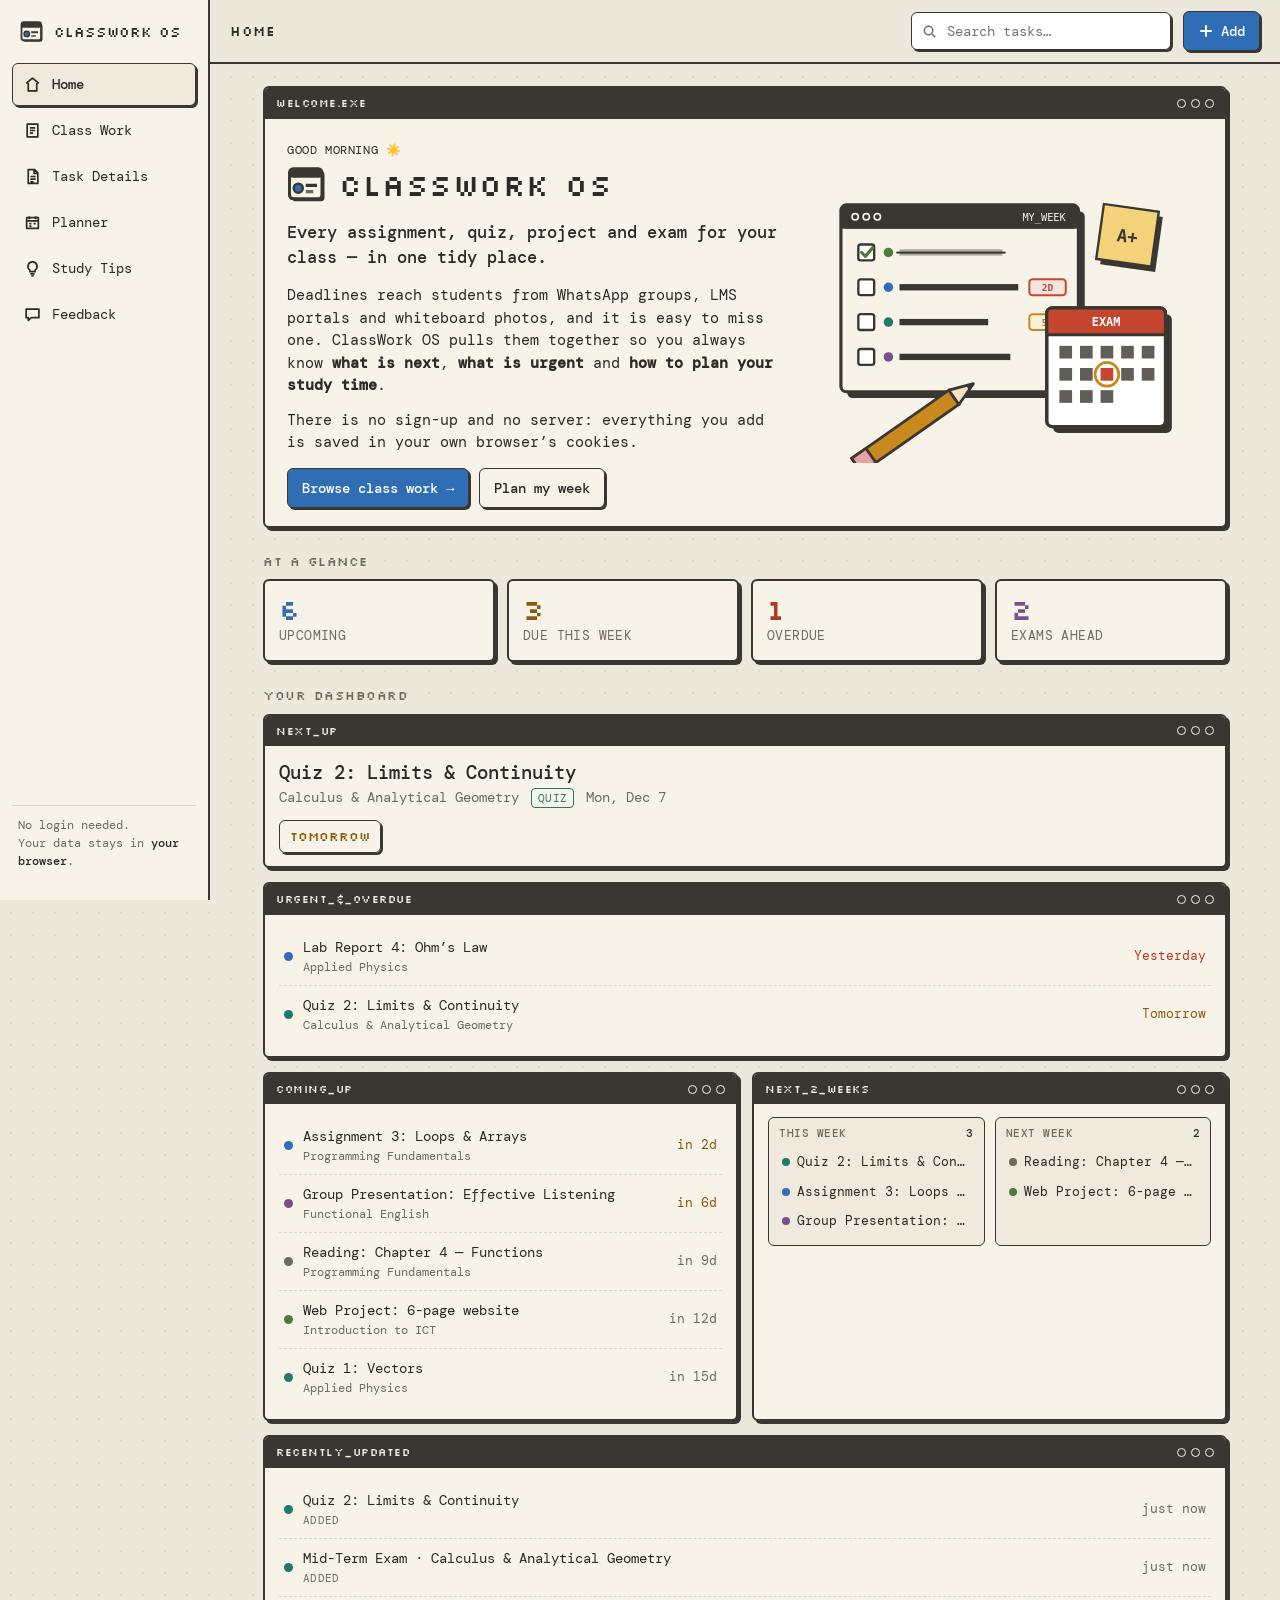
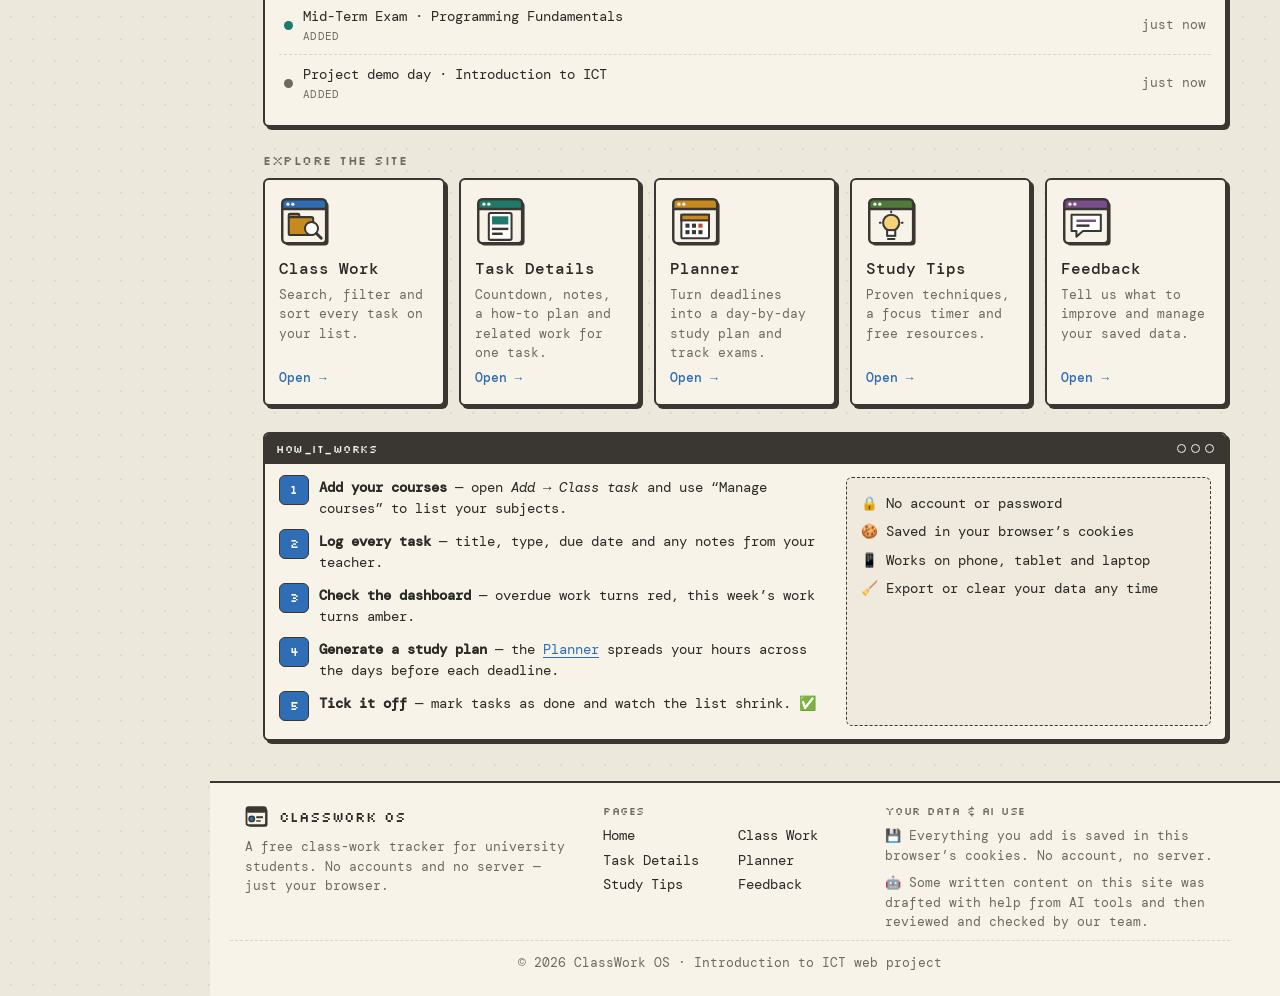
==== index.html @ 3c670355 "first push" ====
<!DOCTYPE html>
<html lang="en">
<head>
  <meta charset="UTF-8">
  <meta name="viewport" content="width=device-width, initial-scale=1.0">
  <meta name="description" content="ClassWork OS keeps every assignment, quiz, project and exam for your class in one place — no login, saved in your browser.">
  <title>Home · ClassWork OS</title>
  <link rel="icon" type="image/svg+xml" href="images/logo.svg">
  <link rel="preconnect" href="https://fonts.googleapis.com">
  <link rel="preconnect" href="https://fonts.gstatic.com" crossorigin>
  <link href="https://fonts.googleapis.com/css2?family=Silkscreen:wght@400;700&family=DM+Mono:wght@400;500&display=swap" rel="stylesheet">
  <link rel="stylesheet" href="css/style.css">
</head>
<body data-page="home">
  <a class="skip-link" href="#main">Skip to main content</a>

  <div class="app">
    <!-- ===== Sidebar (desktop & tablet) ===== -->
    <aside class="sidebar">
      <a class="brand" href="index.html"><img src="images/logo.svg" alt="ClassWork OS logo" width="24" height="24"><span class="logo">ClassWork&nbsp;OS</span></a>
      <nav class="side-nav" aria-label="Main navigation">
        <a class="nav-item active" aria-current="page" href="index.html" title="Home"><svg class="ic" viewBox="0 0 16 16" fill="none" stroke="currentColor" stroke-width="1.6" stroke-linejoin="round" aria-hidden="true"><path d="M2 7l6-5 6 5M4 6.5V14h8V6.5"/></svg><span class="label">Home</span></a>
        <a class="nav-item" href="explore.html" title="Class Work"><svg class="ic" viewBox="0 0 16 16" fill="none" stroke="currentColor" stroke-width="1.6" stroke-linejoin="round" aria-hidden="true"><path d="M3 2h10v12H3zM5.5 5.5h5M5.5 8h5M5.5 10.5h3"/></svg><span class="label">Class Work</span></a>
        <a class="nav-item" href="details.html" title="Task Details"><svg class="ic" viewBox="0 0 16 16" fill="none" stroke="currentColor" stroke-width="1.6" stroke-linejoin="round" aria-hidden="true"><path d="M4 1.5h6l3 3v10H4zM9.5 1.5v3.5H13M6 8h5M6 10.5h5M6 13h3"/></svg><span class="label">Task Details</span></a>
        <a class="nav-item" href="interactive.html" title="Planner"><svg class="ic" viewBox="0 0 16 16" fill="none" stroke="currentColor" stroke-width="1.6" stroke-linejoin="round" aria-hidden="true"><path d="M2.5 3.5h11v10h-11zM2.5 6.5h11M5 2v3M11 2v3M5 9h2M9 9h2M5 11.5h2"/></svg><span class="label">Planner</span></a>
        <a class="nav-item" href="topic-specific.html" title="Study Tips"><svg class="ic" viewBox="0 0 16 16" fill="none" stroke="currentColor" stroke-width="1.6" stroke-linejoin="round" aria-hidden="true"><path d="M8 1.8a4.2 4.2 0 00-2.4 7.7V11h4.8V9.5A4.2 4.2 0 008 1.8zM6 13h4M6.8 14.8h2.4"/></svg><span class="label">Study Tips</span></a>
        <a class="nav-item" href="contact.html" title="Feedback"><svg class="ic" viewBox="0 0 16 16" fill="none" stroke="currentColor" stroke-width="1.6" stroke-linejoin="round" aria-hidden="true"><path d="M2 3h12v8H7l-3 2.5V11H2z"/></svg><span class="label">Feedback</span></a>
      </nav>
      <div class="spacer"></div>
      <p class="acct">No login needed.<br>Your data stays in <b>your browser</b>.</p>
    </aside>

    <div class="content">
      <!-- ===== Top bar ===== -->
      <header class="topbar">
        <p class="page-title">HOME</p>
        <form class="tb-search" action="explore.html" method="get" role="search">
          <label class="sr-only" for="topSearch">Search your class work</label>
          <svg class="ic" viewBox="0 0 16 16" fill="none" stroke="currentColor" stroke-width="1.6" aria-hidden="true"><circle cx="7" cy="7" r="4.5"/><path d="M11 11l3 3"/></svg>
          <input id="topSearch" name="q" type="search" placeholder="Search tasks…" autocomplete="off">
        </form>
        <div class="tb-right">
          <button class="btn primary" type="button" data-add><svg class="ic" viewBox="0 0 16 16" fill="none" stroke="currentColor" stroke-width="2" stroke-linecap="round" aria-hidden="true"><path d="M8 3v10M3 8h10"/></svg> Add</button>
        </div>
      </header>

      <!-- ===== Page content ===== -->
      <main id="main" class="view-wrap">
        <!-- HERO -->
        <section class="window hero reveal" aria-labelledby="heroTitle">
          <div class="titlebar"><span>WELCOME.EXE</span><span class="dots"><i></i><i></i><i></i></span></div>
          <div class="hero-body">
            <div class="hero-text">
              <p class="eyebrow" id="greet">Hello 👋</p>
              <h1 id="heroTitle"><img class="hero-logo" src="images/logo.svg" alt="ClassWork OS logo" width="40" height="40"> ClassWork OS</h1>
              <p class="lead">Every assignment, quiz, project and exam for your class — in one tidy place.</p>
              <p>Deadlines reach students from WhatsApp groups, LMS portals and whiteboard photos, and it is easy to miss one. ClassWork OS pulls them together so you always know <strong>what is next</strong>, <strong>what is urgent</strong> and <strong>how to plan your study time</strong>.</p>
              <p>There is no sign-up and no server: everything you add is saved in your own browser’s cookies.</p>
              <div class="cta-row">
                <a class="btn primary" href="explore.html">Browse class work →</a>
                <a class="btn" href="interactive.html">Plan my week</a>
              </div>
            </div>
            <figure class="hero-art">
              <img src="images/hero.svg" alt="Illustration of a retro computer window showing a checklist of class tasks, next to an exam calendar, a sticky note and a pencil" width="480" height="360">
            </figure>
          </div>
        </section>

        <!-- STATS (filled by JavaScript) -->
        <section class="block" aria-labelledby="statsTitle">
          <h2 class="section-title" id="statsTitle">At a glance</h2>
          <div class="stats" id="stats"></div>
        </section>

        <!-- DASHBOARD (filled by JavaScript) -->
        <section class="block" aria-labelledby="dashTitle">
          <h2 class="section-title" id="dashTitle">Your dashboard</h2>
          <div class="dash" id="dash"></div>
        </section>

        <!-- LINKS TO THE OTHER PAGES -->
        <section class="block" aria-labelledby="exploreTitle">
          <h2 class="section-title" id="exploreTitle">Explore the site</h2>
          <div class="cards">
            <article class="card"><a href="explore.html">
              <img src="images/explore.svg" alt="Folder with a magnifying glass" width="52" height="52">
              <h3>Class Work</h3><p>Search, filter and sort every task on your list.</p><span class="card-go">Open →</span></a></article>
            <article class="card"><a href="details.html">
              <img src="images/details.svg" alt="Document with a picture and text lines" width="52" height="52">
              <h3>Task Details</h3><p>Countdown, notes, a how-to plan and related work for one task.</p><span class="card-go">Open →</span></a></article>
            <article class="card"><a href="interactive.html">
              <img src="images/planner.svg" alt="Calendar page" width="52" height="52">
              <h3>Planner</h3><p>Turn deadlines into a day-by-day study plan and track exams.</p><span class="card-go">Open →</span></a></article>
            <article class="card"><a href="topic-specific.html">
              <img src="images/tips.svg" alt="Light bulb" width="52" height="52">
              <h3>Study Tips</h3><p>Proven techniques, a focus timer and free resources.</p><span class="card-go">Open →</span></a></article>
            <article class="card"><a href="contact.html">
              <img src="images/feedback.svg" alt="Speech bubble" width="52" height="52">
              <h3>Feedback</h3><p>Tell us what to improve and manage your saved data.</p><span class="card-go">Open →</span></a></article>
          </div>
        </section>

        <!-- HOW IT WORKS -->
        <section class="window block" aria-labelledby="howTitle">
          <div class="titlebar"><span>HOW_IT_WORKS</span><span class="dots"><i></i><i></i><i></i></span></div>
          <div class="body">
            <h2 id="howTitle" class="sr-only">How it works</h2>
            <div class="how">
              <ol class="steps">
                <li><strong>Add your courses</strong> — open <em>Add → Class task</em> and use “Manage courses” to list your subjects.</li>
                <li><strong>Log every task</strong> — title, type, due date and any notes from your teacher.</li>
                <li><strong>Check the dashboard</strong> — overdue work turns red, this week’s work turns amber.</li>
                <li><strong>Generate a study plan</strong> — the <a href="interactive.html">Planner</a> spreads your hours across the days before each deadline.</li>
                <li><strong>Tick it off</strong> — mark tasks as done and watch the list shrink. ✅</li>
              </ol>
              <ul class="perks">
                <li>🔒 No account or password</li>
                <li>🍪 Saved in your browser’s cookies</li>
                <li>📱 Works on phone, tablet and laptop</li>
                <li>🧹 Export or clear your data any time</li>
              </ul>
            </div>
          </div>
        </section>
      </main>

      <!-- ===== Footer ===== -->
      <footer class="site-footer">
        <div class="foot-grid">
          <section>
            <a class="brand" href="index.html"><img src="images/logo.svg" alt="ClassWork OS logo" width="24" height="24"><span class="logo">ClassWork&nbsp;OS</span></a>
            <p>A free class-work tracker for university students. No accounts and no server — just your browser.</p>
          </section>
          <nav aria-label="Footer navigation">
            <h2 class="foot-h">PAGES</h2>
            <ul>
            <li><a href="index.html">Home</a></li>
            <li><a href="explore.html">Class Work</a></li>
            <li><a href="details.html">Task Details</a></li>
            <li><a href="interactive.html">Planner</a></li>
            <li><a href="topic-specific.html">Study Tips</a></li>
            <li><a href="contact.html">Feedback</a></li>
            </ul>
          </nav>
          <section>
            <h2 class="foot-h">YOUR DATA &amp; AI USE</h2>
            <p id="storageNote">💾 Everything you add is saved in this browser’s cookies.</p>
            <p>🤖 Some written content on this site was drafted with help from AI tools and then reviewed and checked by our team.</p>
          </section>
        </div>
        <p class="copy">© 2026 ClassWork OS · Introduction to ICT web project</p>
      </footer>
    </div>
  </div>

  <!-- ===== Bottom navigation (mobile) ===== -->
  <nav class="bottomnav" aria-label="Mobile navigation">
    <a href="index.html" class="active" aria-current="page"><svg class="ic" viewBox="0 0 16 16" fill="none" stroke="currentColor" stroke-width="1.6" stroke-linejoin="round" aria-hidden="true"><path d="M2 7l6-5 6 5M4 6.5V14h8V6.5"/></svg>Home</a>
    <a href="explore.html"><svg class="ic" viewBox="0 0 16 16" fill="none" stroke="currentColor" stroke-width="1.6" stroke-linejoin="round" aria-hidden="true"><path d="M3 2h10v12H3zM5.5 5.5h5M5.5 8h5M5.5 10.5h3"/></svg>Work</a>
    <a href="details.html"><svg class="ic" viewBox="0 0 16 16" fill="none" stroke="currentColor" stroke-width="1.6" stroke-linejoin="round" aria-hidden="true"><path d="M4 1.5h6l3 3v10H4zM9.5 1.5v3.5H13M6 8h5M6 10.5h5M6 13h3"/></svg>Details</a>
    <a href="interactive.html"><svg class="ic" viewBox="0 0 16 16" fill="none" stroke="currentColor" stroke-width="1.6" stroke-linejoin="round" aria-hidden="true"><path d="M2.5 3.5h11v10h-11zM2.5 6.5h11M5 2v3M11 2v3M5 9h2M9 9h2M5 11.5h2"/></svg>Planner</a>
    <a href="topic-specific.html"><svg class="ic" viewBox="0 0 16 16" fill="none" stroke="currentColor" stroke-width="1.6" stroke-linejoin="round" aria-hidden="true"><path d="M8 1.8a4.2 4.2 0 00-2.4 7.7V11h4.8V9.5A4.2 4.2 0 008 1.8zM6 13h4M6.8 14.8h2.4"/></svg>Tips</a>
    <a href="contact.html"><svg class="ic" viewBox="0 0 16 16" fill="none" stroke="currentColor" stroke-width="1.6" stroke-linejoin="round" aria-hidden="true"><path d="M2 3h12v8H7l-3 2.5V11H2z"/></svg>Feedback</a>
  </nav>

  <script src="js/script.js"></script>
</body>
</html>
---- css/style.css ----
/* ==========================================================
   ClassWork OS · css/style.css  (shared by all six pages)
   1. Design tokens      2. Base             3. App shell
   4. Components         5. Page sections    6. Modals & toast
   7. Responsive         8. Reduced motion
   ========================================================== */

/* ---------- 1. Design tokens ---------- */
:root{
  color-scheme:light;
  --bg:#EDE8DC; --panel:#F7F3E9; --panel-2:#EFEADD; --field:#FFFFFF; --field-2:#FFFDF7;
  --ink:#2B2A26; --chrome:#3A3732; --muted:#6E6A5F; --on-chrome:#F7F3E9; --on-accent:#FFFFFF;
  --blue:#2F6DB5; --red:#B03A25; --amber:#8A5A0B; --teal:#1F7A6B; --green:#4E7A3A; --plum:#7A4E8C;
  --ok-bg:#EAF2E6; --err-bg:#F6E4E0; --warn-bg:#FBF0D9; --mark:#F3D27A;
  --line:rgba(58,55,50,.16);
  --radius:6px; --shadow:3px 3px 0 var(--chrome); --shadow-sm:2px 2px 0 var(--chrome);
  --font-pixel:"Silkscreen","DM Mono",monospace;
  --font-mono:"DM Mono",ui-monospace,Menlo,Consolas,monospace;
  --sidebar-w:210px;
}

/* ---------- 2. Base ---------- */
*{ box-sizing:border-box; }
html,body{ margin:0; padding:0; }
body{
  background:var(--bg) url("../images/grid.svg") repeat;
  color:var(--ink); font-family:var(--font-mono); font-size:15px; line-height:1.5;
  -webkit-font-smoothing:antialiased;
}
h1,h2,h3{ line-height:1.2; margin:0 0 .5em; }
h1{ font-family:var(--font-pixel); font-weight:400; font-size:26px; letter-spacing:.5px; }
h2{ font-size:18px; font-weight:500; }
h3{ font-size:15.5px; font-weight:500; }
p{ margin:0 0 .8em; }
a{ color:var(--blue); text-underline-offset:3px; }
a:focus-visible, button:focus-visible, select:focus-visible, summary:focus-visible{ outline:2px solid var(--blue); outline-offset:2px; }
img{ max-width:100%; height:auto; }
mark{ background:var(--mark); color:var(--ink); padding:0 2px; border-radius:2px; }
.sr-only{ position:absolute; width:1px; height:1px; padding:0; margin:-1px; overflow:hidden; clip:rect(0,0,0,0); white-space:nowrap; border:0; }
.skip-link{ position:absolute; left:-999px; top:8px; z-index:200; background:var(--blue); color:#fff; padding:8px 12px; border-radius:var(--radius); }
.skip-link:focus{ left:8px; }

/* type & colour helpers */
.t-Assignment{ color:var(--blue); } .t-Quiz{ color:var(--teal); } .t-Project{ color:var(--green); }
.t-Presentation{ color:var(--plum); } .t-Other{ color:var(--muted); }
.c-blue{ color:var(--blue); } .c-red{ color:var(--red); } .c-amber{ color:var(--amber); }
.c-green{ color:var(--green); } .c-plum{ color:var(--plum); } .c-teal{ color:var(--teal); } .c-muted{ color:var(--muted); }

/* ---------- 3. App shell ---------- */
.app{ display:flex; min-height:100vh; }

/* sidebar */
.sidebar{
  width:var(--sidebar-w); flex:none; background:var(--panel); border-right:2px solid var(--chrome);
  position:sticky; top:0; height:100vh; display:flex; flex-direction:column; padding:16px 12px; gap:3px;
}
.brand{ display:flex; align-items:center; gap:10px; padding:4px 8px 16px; color:var(--ink); text-decoration:none; }
.brand img{ width:24px; height:24px; }
.brand .logo{ font-family:var(--font-pixel); font-size:14px; }
.side-nav{ display:flex; flex-direction:column; gap:3px; }
.sidebar .spacer{ flex:1; }
.sidebar .acct{ border-top:1.5px solid var(--line); padding:10px 6px 4px; font-size:12px; color:var(--muted); }
.sidebar .acct b{ color:var(--ink); font-weight:500; }
.nav-item{
  display:flex; align-items:center; gap:11px; padding:10px 11px; border-radius:var(--radius);
  border:1.5px solid transparent; color:var(--ink); text-decoration:none; font-size:14px;
  transition:background .15s ease, transform .1s ease;
}
.nav-item:hover{ background:var(--panel-2); transform:translateX(2px); }
.nav-item.active{ background:var(--panel-2); border-color:var(--chrome); box-shadow:var(--shadow-sm); font-weight:500; transform:none; }
.nav-item .ic{ width:17px; height:17px; flex:none; }

/* content column + topbar */
.content{ flex:1; min-width:0; display:flex; flex-direction:column; }
.topbar{
  position:sticky; top:0; z-index:20; background:var(--bg); border-bottom:2px solid var(--chrome);
  display:flex; align-items:center; gap:12px; padding:11px 20px;
}
.page-title{ font-family:var(--font-pixel); font-size:14px; letter-spacing:.5px; margin:0; white-space:nowrap; }
.tb-search{
  margin-left:auto; display:flex; align-items:center; gap:8px; flex:0 1 260px;
  border:1.5px solid var(--chrome); border-radius:var(--radius); background:var(--field); padding:0 10px; box-shadow:var(--shadow-sm);
}
.tb-search .ic{ width:15px; height:15px; color:var(--muted); flex:none; }
.tb-search input{ border:none; outline:none; background:none; font-family:var(--font-mono); font-size:14px; color:var(--ink); width:100%; min-height:36px; }
.tb-search:focus-within{ outline:2px solid var(--blue); outline-offset:1px; }
.tb-right{ display:flex; align-items:center; gap:9px; }
.view-wrap{ max-width:1000px; width:100%; margin:0 auto; padding:22px 18px 40px; flex:1; }

/* footer */
.site-footer{ border-top:2px solid var(--chrome); background:var(--panel); padding:22px 20px 16px; }
.foot-grid{ max-width:1000px; margin:0 auto; display:grid; grid-template-columns:1.3fr 1fr 1.4fr; gap:24px; }
.site-footer .brand{ padding:0 0 8px; }
.foot-h{ font-family:var(--font-pixel); font-size:11px; font-weight:400; letter-spacing:.5px; color:var(--muted); margin:0 0 8px; }
.site-footer p{ font-size:13px; color:var(--muted); margin:0 0 8px; }
.site-footer ul{ list-style:none; margin:0; padding:0; display:grid; grid-template-columns:1fr 1fr; gap:4px 12px; font-size:13.5px; }
.site-footer ul a{ color:var(--ink); text-decoration:none; }
.site-footer ul a:hover{ color:var(--blue); text-decoration:underline; }
.copy{ max-width:1000px; margin:14px auto 0; padding-top:12px; border-top:1.5px dashed var(--line); font-size:12px; color:var(--muted); text-align:center; }

/* mobile bottom nav (hidden on desktop) */
.bottomnav{ display:none; }

/* ---------- 4. Components ---------- */
.btn{
  font-family:var(--font-mono); font-size:14px; font-weight:500; color:var(--ink); background:var(--panel);
  border:1.5px solid var(--chrome); border-radius:var(--radius); padding:9px 14px; cursor:pointer; box-shadow:var(--shadow-sm);
  display:inline-flex; align-items:center; justify-content:center; gap:7px; line-height:1; min-height:40px; text-decoration:none;
  transition:transform .06s ease, box-shadow .06s ease, background .15s ease;
}
.btn:hover{ background:var(--panel-2); }
.btn:active{ transform:translate(2px,2px); box-shadow:none; }
.btn:disabled{ opacity:.55; cursor:default; }
.btn.primary{ background:var(--blue); color:var(--on-accent); }
.btn.primary:hover{ filter:brightness(1.08); }
.btn.sm{ font-size:13px; padding:7px 11px; min-height:34px; }
.btn.danger{ color:var(--red); border-color:var(--red); }
.btn.icon-btn{ width:36px; padding:0; font-size:16px; }
.btn .ic{ width:16px; height:16px; display:block; }
.linkbtn{ background:none; border:none; color:var(--blue); font-family:var(--font-mono); font-size:12.5px; cursor:pointer; padding:6px 0 0; text-decoration:underline; }

.window{ background:var(--panel); border:2px solid var(--chrome); border-radius:var(--radius); box-shadow:var(--shadow); overflow:hidden; }
.window > .titlebar, .titlebar{
  display:flex; align-items:center; justify-content:space-between; background:var(--chrome); color:var(--on-chrome);
  font-family:var(--font-pixel); font-size:11px; letter-spacing:.5px; padding:7px 11px;
}
.titlebar .dots{ display:flex; gap:5px; }
.titlebar .dots i{ width:9px; height:9px; border-radius:50%; border:1.5px solid var(--on-chrome); display:block; }
.window > .body{ padding:13px 14px; }

.banner{
  border:1.5px solid var(--chrome); border-radius:var(--radius); padding:10px 12px; margin-bottom:14px; font-size:13.5px;
  display:flex; align-items:center; justify-content:space-between; gap:10px; box-shadow:var(--shadow-sm);
}
.banner.ok{ background:var(--ok-bg); } .banner.err{ background:var(--err-bg); color:var(--red); } .banner.warn{ background:var(--warn-bg); }
.banner button{ background:none; border:none; cursor:pointer; color:inherit; font-size:15px; }

.chip{ font-size:11px; letter-spacing:.3px; text-transform:uppercase; border:1.5px solid currentColor; border-radius:4px; padding:1px 6px; line-height:16px; white-space:nowrap; display:inline-block; }
.kindtag{ font-size:10.5px; text-transform:uppercase; letter-spacing:.3px; border:1.5px solid currentColor; border-radius:4px; padding:1px 5px; }
.k-exam{ color:var(--red); } .k-deadline{ color:var(--blue); } .k-other{ color:var(--muted); }
.eyebrow{ font-size:12px; letter-spacing:.6px; text-transform:uppercase; color:var(--muted); margin:0 0 6px; }
.section-title{ font-family:var(--font-pixel); font-weight:400; font-size:13px; letter-spacing:.5px; color:var(--muted); margin:0 0 10px; text-transform:uppercase; }
.block{ margin-top:26px; }
.panel-empty{ color:var(--muted); font-size:13.5px; font-style:italic; padding:6px 4px; }
.empty-state{ text-align:center; color:var(--muted); padding:34px 16px; font-size:14px; }
.empty-state .btn{ margin-top:12px; }
.hint{ font-size:12.5px; color:var(--muted); margin:6px 0 0; }

/* list rows (dashboard, related lists) */
.rows{ display:flex; flex-direction:column; }
.row{
  display:flex; align-items:center; gap:10px; padding:9px 5px; border-bottom:1px dashed var(--line);
  color:var(--ink); text-decoration:none; transition:background .12s ease;
}
.row:last-child{ border-bottom:none; }
.row:hover{ background:var(--panel-2); }
.row .tdot{ width:9px; height:9px; border-radius:50%; flex:none; background:currentColor; }
.row .r-main{ min-width:0; flex:1; display:flex; flex-direction:column; }
.row .r-title{ font-size:14px; white-space:nowrap; overflow:hidden; text-overflow:ellipsis; }
.row .r-sub{ font-size:12px; color:var(--muted); white-space:nowrap; overflow:hidden; text-overflow:ellipsis; }
.row .r-when{ font-size:12.5px; white-space:nowrap; flex:none; color:var(--muted); }
.r-when.ov{ color:var(--red); } .r-when.sn{ color:var(--amber); }

/* search + filters toolbar */
.toolbar{ display:flex; flex-direction:column; gap:11px; margin-bottom:6px; }
.search{
  display:flex; align-items:center; gap:9px; border:1.5px solid var(--chrome); border-radius:var(--radius);
  background:var(--field); padding:0 11px; box-shadow:var(--shadow-sm);
}
.search:focus-within{ outline:2px solid var(--blue); outline-offset:1px; }
.search input{ border:none; outline:none; background:none; font-family:var(--font-mono); font-size:15px; padding:11px 0; width:100%; color:var(--ink); min-height:42px; }
.search .ic{ width:16px; height:16px; color:var(--muted); flex:none; }
.filters{ display:flex; gap:7px; flex-wrap:wrap; }
.fbtn{
  font-family:var(--font-mono); font-size:13px; font-weight:500; padding:7px 11px; border:1.5px solid var(--chrome);
  border-radius:var(--radius); background:var(--field-2); color:var(--ink); cursor:pointer; box-shadow:var(--shadow-sm); min-height:34px;
  transition:background .12s ease, transform .06s ease;
}
.fbtn:hover{ background:var(--panel-2); }
.fbtn.active{ background:var(--blue); color:var(--on-accent); box-shadow:none; transform:translate(1px,1px); }
.toolbar-row{ display:flex; flex-wrap:wrap; align-items:flex-end; gap:12px; }
.mini-field{ display:flex; flex-direction:column; gap:4px; }
.mini-field label{ font-size:11.5px; color:var(--muted); text-transform:uppercase; letter-spacing:.4px; }
select, .select{
  font-family:var(--font-mono); font-size:14px; color:var(--ink); background:var(--field); border:1.5px solid var(--chrome);
  border-radius:var(--radius); padding:7px 9px; min-height:36px; box-shadow:var(--shadow-sm);
}
.result-count{ font-size:12.5px; color:var(--muted); margin:12px 2px 0; }

/* task cards (Class Work page) */
.group-label{ display:flex; align-items:center; gap:8px; font-size:12px; letter-spacing:.6px; text-transform:uppercase; color:var(--muted); margin:18px 2px 8px; }
.group-label .count{ color:var(--ink); border:1.5px solid var(--chrome); border-radius:20px; padding:0 8px; font-size:11px; line-height:18px; background:var(--panel-2); }
.group-label.urgent{ color:var(--red); } .group-label.soon{ color:var(--amber); } .group-label.donegrp{ color:var(--green); }
.task{
  border:1.5px solid var(--chrome); border-left-width:6px; border-radius:var(--radius); background:var(--panel);
  box-shadow:var(--shadow-sm); margin:8px 0; overflow:hidden; animation:rise .25s ease both;
}
.task.ov{ border-left-color:var(--red); } .task.sn{ border-left-color:var(--amber); } .task.lt{ border-left-color:var(--muted); }
.task.done{ border-left-color:var(--green); opacity:.78; }
.task.done .title{ text-decoration:line-through; }
.task .head{ display:flex; align-items:flex-start; gap:12px; padding:12px 13px; cursor:pointer; user-select:none; width:100%;
  background:none; border:none; text-align:left; font-family:var(--font-mono); color:var(--ink); }
.task .head:hover{ background:var(--panel-2); }
.task .maininfo{ min-width:0; flex:1; }
.task .title{ font-weight:500; font-size:15.5px; word-wrap:break-word; }
.task .sub{ color:var(--muted); font-size:13px; margin-top:3px; display:flex; flex-wrap:wrap; align-items:center; gap:6px 10px; }
.task .when{ text-align:right; flex:none; }
.task .when .rel{ font-size:13px; font-weight:500; white-space:nowrap; display:block; }
.task .when .date{ font-size:11.5px; color:var(--muted); white-space:nowrap; display:block; }
.task.ov .when .rel{ color:var(--red); } .task.sn .when .rel{ color:var(--amber); } .task.done .when .rel{ color:var(--green); }
.chev{ width:14px; height:14px; color:var(--muted); flex:none; margin-top:3px; transition:transform .15s ease; }
.task.open .chev{ transform:rotate(90deg); }
.task .detail{ display:none; border-top:1.5px dashed var(--chrome); padding:11px 13px; background:var(--panel-2); }
.task.open .detail{ display:block; animation:fade .2s ease; }
.task .notes{ font-size:14px; white-space:pre-wrap; margin:0 0 10px; }
.task .notes.empty{ color:var(--muted); font-style:italic; }
.actions{ display:flex; gap:8px; flex-wrap:wrap; }

.legend ul{ list-style:none; margin:0; padding:0; display:flex; flex-wrap:wrap; gap:8px 18px; font-size:13px; }
.legend li{ display:flex; align-items:center; gap:7px; }
.legend .tdot{ width:10px; height:10px; border-radius:50%; background:currentColor; display:inline-block; }

/* schedule rows */
.month-label{ font-family:var(--font-pixel); font-size:12px; letter-spacing:.5px; color:var(--muted); margin:18px 2px 9px; }
.sched-row{
  display:flex; align-items:center; gap:13px; border:1.5px solid var(--chrome); border-radius:var(--radius);
  background:var(--panel); box-shadow:var(--shadow-sm); padding:10px 12px; margin:7px 0; animation:rise .25s ease both;
}
.sched-row.past{ opacity:.6; }
.sched-row .datebox{ flex:none; width:48px; text-align:center; border-right:1.5px solid var(--line); padding-right:12px; }
.sched-row .datebox .d{ font-size:18px; font-weight:500; line-height:1; }
.sched-row .datebox .m{ font-size:10.5px; color:var(--muted); text-transform:uppercase; }
.sched-row .s-main{ flex:1; min-width:0; }
.sched-row .s-title{ font-size:14.5px; }
.sched-row .s-sub{ font-size:12.5px; color:var(--muted); margin-top:2px; }
.sched-row .s-act{ flex:none; display:flex; gap:6px; }

/* forms (modals, planner, feedback) */
.field{ margin-bottom:14px; border:none; padding:0; min-width:0; }
.field.row2{ display:flex; gap:11px; }
.field.row2 > div{ flex:1; min-width:0; }
.field label, .field legend{ display:block; font-size:12.5px; color:var(--muted); margin-bottom:5px; text-transform:uppercase; letter-spacing:.4px; padding:0; }
.field .opt{ text-transform:none; letter-spacing:0; } .field .req{ color:var(--red); }
.field input, .field select, .field textarea{
  width:100%; font-family:var(--font-mono); font-size:15px; color:var(--ink); background:var(--field);
  border:1.5px solid var(--chrome); border-radius:var(--radius); padding:10px 11px; min-height:42px; box-shadow:none;
  transition:border-color .15s ease, box-shadow .15s ease;
}
.field textarea{ resize:vertical; min-height:80px; }
.field input:focus, .field select:focus, .field textarea:focus{ outline:2px solid var(--blue); outline-offset:1px; }
.field.invalid input, .field.invalid select, .field.invalid textarea{ border-color:var(--red); box-shadow:0 0 0 2px var(--err-bg); }
.field.valid input, .field.valid select, .field.valid textarea{ border-color:var(--green); }
.field-err{ color:var(--red); font-size:12.5px; margin:5px 0 0; min-height:0; }
.field-err:empty{ display:none; }
.counter{ float:right; text-transform:none; letter-spacing:0; }
.seg{ display:flex; gap:7px; flex-wrap:wrap; }
.seg label{ flex:1; min-width:52px; margin:0; position:relative; text-transform:none; letter-spacing:0; }
.seg input{ position:absolute; opacity:0; pointer-events:none; width:1px; min-height:0; }
.seg span{
  display:block; text-align:center; font-size:12.5px; padding:9px 4px; border:1.5px solid var(--chrome); border-radius:var(--radius);
  background:var(--panel); cursor:pointer; box-shadow:var(--shadow-sm); color:var(--ink); transition:background .12s ease;
}
.seg span:hover{ background:var(--panel-2); }
.seg input:checked + span{ background:var(--blue); color:var(--on-accent); box-shadow:none; transform:translate(1px,1px); }
.seg input:focus-visible + span{ outline:2px solid var(--blue); outline-offset:2px; }
.check{ display:flex; align-items:flex-start; gap:9px; font-size:13.5px; text-transform:none !important; letter-spacing:0 !important; color:var(--ink) !important; cursor:pointer; }
.check input{ width:18px !important; height:18px; min-height:0 !important; margin:2px 0 0; accent-color:var(--blue); flex:none; }
.foot{ display:flex; justify-content:flex-end; gap:9px; margin-top:4px; flex-wrap:wrap; }
.err{ color:var(--red); font-size:12.5px; margin:6px 0 0; min-height:16px; }

/* ---------- 5. Page sections ---------- */
/* shared page heading */
.page-head{ display:flex; align-items:center; justify-content:space-between; gap:18px; margin-bottom:18px; }
.page-head p{ color:var(--muted); max-width:620px; margin:0; }
.page-head img{ width:64px; height:64px; flex:none; animation:float 4s ease-in-out infinite; }

/* HOME: hero */
.hero .hero-body{ display:grid; grid-template-columns:1.25fr 1fr; gap:20px; align-items:center; padding:22px 22px 18px; }
.hero h1{ font-size:30px; display:flex; align-items:center; gap:12px; flex-wrap:wrap; }
.hero .hero-logo{ width:40px; height:40px; }
.hero .lead{ font-size:17px; font-weight:500; }
.hero p{ color:var(--ink); }
.hero-art{ margin:0; text-align:center; }
.hero-art img{ width:100%; max-width:380px; animation:float 5s ease-in-out infinite; }
.cta-row{ display:flex; gap:10px; flex-wrap:wrap; margin-top:14px; }

/* HOME: stat tiles */
.stats{ display:grid; grid-template-columns:repeat(4,1fr); gap:12px; }
.stat{
  display:flex; flex-direction:column; gap:4px; padding:14px; background:var(--panel); border:2px solid var(--chrome);
  border-radius:var(--radius); box-shadow:var(--shadow); text-decoration:none; color:var(--ink);
  transition:transform .15s ease, box-shadow .15s ease;
}
.stat:hover{ transform:translate(-2px,-2px); box-shadow:5px 5px 0 var(--chrome); }
.stat-n{ font-family:var(--font-pixel); font-size:28px; line-height:1; }
.stat-l{ font-size:12.5px; color:var(--muted); text-transform:uppercase; letter-spacing:.4px; }

/* HOME: dashboard */
.dash{ display:grid; grid-template-columns:1fr 1fr; gap:14px; }
.dash .full{ grid-column:1 / -1; }
.nextup .nu-link{ color:var(--ink); text-decoration:none; display:block; }
.nextup .nu-link:hover .nu-title{ text-decoration:underline; }
.nextup .nu-title{ font-size:19px; font-weight:500; margin:2px 0 6px; }
.nextup .nu-meta{ display:flex; flex-wrap:wrap; align-items:center; gap:8px 12px; color:var(--muted); font-size:13.5px; }
.nextup .nu-count{ font-family:var(--font-pixel); font-size:13px; margin-top:12px; display:inline-block; border:1.5px solid var(--chrome); border-radius:var(--radius); padding:6px 10px; box-shadow:var(--shadow-sm); }
.nextup.ov .nu-count{ color:var(--red); } .nextup.sn .nu-count{ color:var(--amber); }
.twoweeks{ display:grid; grid-template-columns:minmax(0,1fr) minmax(0,1fr); gap:10px; }
.wk{ min-width:0; border:1.5px solid var(--chrome); border-radius:var(--radius); background:var(--panel-2); padding:9px 10px; }
.wk h3{ margin:0 0 7px; font-size:11px; letter-spacing:.5px; text-transform:uppercase; color:var(--muted); display:flex; justify-content:space-between; font-weight:500; }
.wk h3 .n{ color:var(--ink); }
.wk .mini{ display:flex; align-items:center; gap:7px; padding:5px 3px; font-size:13px; color:var(--ink); text-decoration:none; border-radius:4px; }
.wk .mini:hover{ background:var(--panel); }
.wk .mini .tdot{ width:8px; height:8px; border-radius:50%; background:currentColor; flex:none; }
.wk .mini span{ white-space:nowrap; overflow:hidden; text-overflow:ellipsis; }
.wk .none{ font-size:12.5px; color:var(--muted); font-style:italic; padding:3px 2px; }
.r-act{ font-size:11px; color:var(--muted); text-transform:uppercase; letter-spacing:.3px; }

/* HOME: page cards */
.cards{ display:grid; grid-template-columns:repeat(auto-fill,minmax(170px,1fr)); gap:14px; }
.card a{
  display:flex; flex-direction:column; gap:6px; height:100%; padding:16px 14px; background:var(--panel); color:var(--ink); text-decoration:none;
  border:2px solid var(--chrome); border-radius:var(--radius); box-shadow:var(--shadow); transition:transform .15s ease, box-shadow .15s ease;
}
.card a:hover, .card a:focus-visible{ transform:translate(-3px,-3px); box-shadow:6px 6px 0 var(--chrome); }
.card img{ width:52px; height:52px; }
.card h3{ margin:6px 0 0; }
.card p{ font-size:13px; color:var(--muted); margin:0; flex:1; }
.card-go{ font-size:12.5px; color:var(--blue); font-weight:500; }

/* HOME: how it works */
.how{ display:grid; grid-template-columns:1.5fr 1fr; gap:20px; }
.steps{ margin:0; padding:0; list-style:none; counter-reset:step; }
.steps li{ counter-increment:step; position:relative; padding:0 0 12px 40px; font-size:14px; }
.steps li::before{
  content:counter(step); position:absolute; left:0; top:-2px; width:28px; height:28px; display:grid; place-items:center;
  font-family:var(--font-pixel); font-size:12px; background:var(--blue); color:var(--on-accent); border:1.5px solid var(--chrome); border-radius:var(--radius);
}
.perks{ margin:0; padding:12px 14px; list-style:none; border:1.5px dashed var(--chrome); border-radius:var(--radius); background:var(--panel-2); font-size:13.5px; }
.perks li{ padding:4px 0; }

/* DETAILS */
.breadcrumb ol{ list-style:none; margin:0 0 14px; padding:0; display:flex; flex-wrap:wrap; gap:6px; font-size:13px; color:var(--muted); }
.breadcrumb li + li::before{ content:"›"; margin-right:6px; }
.breadcrumb li[aria-current]{ color:var(--ink); max-width:300px; overflow:hidden; text-overflow:ellipsis; white-space:nowrap; }
.detail-grid{ display:grid; grid-template-columns:minmax(0,2fr) minmax(0,1fr); gap:16px; align-items:start; }
.detail-head{ display:flex; gap:16px; align-items:flex-start; margin-bottom:16px; }
.detail-head img{ width:72px; height:72px; flex:none; }
.detail-head .dh-main{ flex:1; min-width:0; }
.detail-head h1{ font-family:var(--font-mono); font-weight:500; font-size:23px; margin:0 0 8px; word-wrap:break-word; }
.detail-head .chips{ display:flex; gap:8px; flex-wrap:wrap; margin:0; }
.countdown{ flex:none; text-align:center; border:2px solid var(--chrome); border-radius:var(--radius); padding:10px 12px; min-width:96px; box-shadow:var(--shadow-sm); background:var(--field-2); }
.countdown .cd-n{ font-family:var(--font-pixel); font-size:28px; line-height:1; display:block; }
.countdown .cd-l{ font-size:10.5px; letter-spacing:.4px; text-transform:uppercase; color:var(--muted); display:block; margin-top:4px; }
.countdown.ov .cd-n{ color:var(--red); } .countdown.sn .cd-n{ color:var(--amber); } .countdown.done .cd-n{ color:var(--green); }
.detail-sec{ border-top:1.5px dashed var(--line); padding-top:14px; margin-top:14px; }
.info-table{ width:100%; border-collapse:collapse; font-size:14px; }
.info-table th, .info-table td{ text-align:left; padding:8px 10px; border-bottom:1px solid var(--line); vertical-align:top; }
.info-table th{ width:36%; color:var(--muted); font-weight:500; font-size:12.5px; text-transform:uppercase; letter-spacing:.3px; }
.info-table tr:nth-child(even){ background:var(--panel-2); }
.notes-box{ white-space:pre-wrap; background:var(--field-2); border:1.5px solid var(--line); border-radius:var(--radius); padding:10px 12px; font-size:14px; }
.notes-box.empty{ color:var(--muted); font-style:italic; }
.guide{ margin:0; padding-left:22px; font-size:14px; }
.guide li{ margin:4px 0; }
.detail-actions{ margin-top:18px; }
.side-stack{ display:flex; flex-direction:column; gap:14px; }
.side-stack{ display:flex; flex-direction:column; gap:14px; }
.side-stack[hidden]{ display:none; }
.pager{ display:flex; flex-direction:column; gap:10px; font-size:13px; }
.pager small{ display:block; color:var(--muted); font-size:11px; text-transform:uppercase; letter-spacing:.4px; }
.pager span{ color:var(--muted); }

/* PLANNER */
.tabs{ display:flex; gap:8px; margin-bottom:16px; border-bottom:2px solid var(--chrome); }
.tab{
  font-family:var(--font-mono); font-size:14px; font-weight:500; padding:10px 14px; border:2px solid var(--chrome); border-bottom:none;
  border-radius:var(--radius) var(--radius) 0 0; background:var(--panel-2); color:var(--muted); cursor:pointer; margin-bottom:-2px;
  transition:background .15s ease, color .15s ease;
}
.tab:hover{ color:var(--ink); }
.tab[aria-selected="true"]{ background:var(--panel); color:var(--ink); border-bottom:2px solid var(--panel); }
.tabpanel{ animation:fade .2s ease; }
.planner-grid{ display:grid; grid-template-columns:minmax(0,1fr) minmax(0,1.35fr); gap:16px; align-items:start; }
.plan-task{ display:flex; align-items:center; gap:10px; padding:7px 4px; border-bottom:1px dashed var(--line); }
.plan-task:last-child{ border-bottom:none; }
.plan-task .pt-name{ flex:1; min-width:0; font-size:13.5px; display:flex; flex-direction:column; text-transform:none; letter-spacing:0; color:var(--ink); margin:0; cursor:pointer; }
.plan-task .pt-name small{ color:var(--muted); font-size:11.5px; }
.plan-task input[type="checkbox"]{ width:18px; height:18px; min-height:0; padding:0; accent-color:var(--blue); flex:none; }
.plan-task input[type="number"]{ width:72px; min-height:34px; padding:5px 7px; font-size:14px; font-family:var(--font-mono); border:1.5px solid var(--chrome); border-radius:var(--radius); background:var(--field); color:var(--ink); }
.pt-tools{ font-size:12.5px; color:var(--muted); margin-bottom:4px; }
.plan-tasks-box{ max-height:300px; overflow:auto; border:1.5px solid var(--line); border-radius:var(--radius); padding:2px 8px; background:var(--field-2); }
.verdict{ display:flex; align-items:center; gap:12px; flex-wrap:wrap; margin-bottom:10px; }
.verdict-tag{ font-family:var(--font-pixel); font-size:14px; padding:6px 10px; border:2px solid currentColor; border-radius:var(--radius); }
.plan-meta{ display:grid; grid-template-columns:repeat(3,1fr); gap:8px; margin:10px 0; }
.plan-meta div{ border:1.5px solid var(--chrome); border-radius:var(--radius); padding:8px; background:var(--panel-2); text-align:center; }
.plan-meta b{ display:block; font-family:var(--font-pixel); font-size:16px; font-weight:400; }
.plan-meta span{ font-size:11px; color:var(--muted); text-transform:uppercase; }
.plan-days{ display:grid; grid-template-columns:repeat(auto-fill,minmax(200px,1fr)); gap:10px; margin-top:12px; }
.day-card{ border:1.5px solid var(--chrome); border-radius:var(--radius); background:var(--panel); box-shadow:var(--shadow-sm); padding:9px 10px; animation:rise .3s ease both; }
.day-card.off{ background:var(--panel-2); opacity:.7; }
.day-card h3{ font-size:12px; text-transform:uppercase; letter-spacing:.4px; margin:0 0 6px; display:flex; justify-content:space-between; color:var(--muted); }
.day-card ul{ list-style:none; margin:0; padding:0; }
.day-card li{ display:flex; align-items:center; gap:6px; font-size:13px; padding:3px 0; }
.day-card li a{ color:var(--ink); text-decoration:none; flex:1; min-width:0; overflow:hidden; text-overflow:ellipsis; white-space:nowrap; }
.day-card li a:hover{ text-decoration:underline; }
.day-card .tdot{ width:8px; height:8px; border-radius:50%; background:currentColor; flex:none; }
.day-card .hrs{ font-weight:500; font-size:12px; }
.day-card .due-flag{ font-size:11.5px; color:var(--red); margin-top:4px; }
.sched-tools{ display:flex; flex-wrap:wrap; gap:12px; align-items:center; justify-content:space-between; margin-bottom:6px; }

/* TIPS */
.tips-top{ display:grid; grid-template-columns:minmax(0,1.1fr) minmax(0,1fr); gap:16px; align-items:start; }
.timer-display{ font-family:var(--font-pixel); font-size:54px; text-align:center; line-height:1; margin:10px 0 6px; letter-spacing:2px; }
.timer-mode{ text-align:center; font-size:12px; letter-spacing:.6px; text-transform:uppercase; }
.timer-mode.focus{ color:var(--red); } .timer-mode.break{ color:var(--green); }
.progress{ height:12px; border:1.5px solid var(--chrome); border-radius:20px; background:var(--panel-2); overflow:hidden; margin:10px 0 14px; }
.progress > div{ height:100%; width:0; background:var(--blue); transition:width .3s linear; }
.timer-controls{ display:flex; justify-content:center; gap:9px; margin-bottom:14px; }
.timer-stats{ text-align:center; font-size:13px; color:var(--muted); margin:8px 0 0; }
.tip-list{ display:grid; grid-template-columns:repeat(auto-fill,minmax(260px,1fr)); gap:12px; margin-top:12px; }
.tip{ background:var(--panel); border:1.5px solid var(--chrome); border-radius:var(--radius); box-shadow:var(--shadow-sm); padding:12px 13px; animation:rise .25s ease both; display:flex; flex-direction:column; }
.tip h3{ margin:6px 0 6px; }
.tip p{ font-size:13.5px; margin:0 0 8px; flex:1; }
.tip ul{ margin:8px 0 0; padding-left:20px; font-size:13.5px; }
.tip-toggle{ align-self:flex-start; }
.table-wrap{ overflow-x:auto; border:2px solid var(--chrome); border-radius:var(--radius); box-shadow:var(--shadow); background:var(--panel); }
.res-table{ width:100%; border-collapse:collapse; font-size:14px; min-width:560px; }
.res-table caption{ text-align:left; padding:10px 12px; font-size:12.5px; color:var(--muted); caption-side:top; }
.res-table th, .res-table td{ padding:9px 12px; text-align:left; border-top:1px solid var(--line); }
.res-table thead th{ background:var(--chrome); color:var(--on-chrome); font-family:var(--font-pixel); font-weight:400; font-size:11px; letter-spacing:.5px; }
.res-table tbody tr{ transition:background .12s ease; }
.res-table tbody tr:hover{ background:var(--panel-2); }
.faq{ border:1.5px solid var(--chrome); border-radius:var(--radius); background:var(--panel); margin:8px 0; box-shadow:var(--shadow-sm); }
.faq summary{ cursor:pointer; padding:11px 13px; font-weight:500; list-style:none; display:flex; justify-content:space-between; gap:10px; }
.faq summary::-webkit-details-marker{ display:none; }
.faq summary::after{ content:"+"; font-family:var(--font-pixel); color:var(--muted); transition:transform .15s ease; }
.faq[open] summary::after{ transform:rotate(45deg); }
.faq p{ padding:0 13px 12px; margin:0; font-size:14px; color:var(--muted); }
.disclaimer{ font-size:12.5px; color:var(--muted); border:1.5px dashed var(--line); border-radius:var(--radius); padding:10px 12px; margin-top:22px; }

/* CONTACT */
.contact-grid{ display:grid; grid-template-columns:minmax(0,1.5fr) minmax(0,1fr); gap:16px; align-items:start; }
.contact-side{ display:flex; flex-direction:column; gap:14px; }
.contact-side ul{ margin:0; padding-left:18px; font-size:13.5px; }
.contact-side li{ margin:4px 0; }
.data-btns{ display:flex; flex-direction:column; gap:8px; margin-top:10px; }
.result-text{ width:100%; min-height:150px; font-family:var(--font-mono); font-size:13px; padding:10px; border:1.5px solid var(--chrome); border-radius:var(--radius); background:var(--field-2); color:var(--ink); resize:vertical; }
#formResult{ margin-top:16px; }

/* ---------- 6. Modals & toast ---------- */
.overlay{ position:fixed; inset:0; background:rgba(43,42,38,.45); display:flex; align-items:flex-start; justify-content:center; padding:44px 14px; z-index:50; overflow:auto; }
.overlay[hidden]{ display:none; }
.dialog{ width:100%; max-width:440px; background:var(--panel); border:2px solid var(--chrome); border-radius:var(--radius); box-shadow:5px 5px 0 var(--chrome); animation:pop .14s ease; }
.dialog .titlebar .x{ background:none; border:none; color:var(--on-chrome); cursor:pointer; font-family:var(--font-mono); font-size:15px; line-height:1; padding:2px 4px; }
.dialog form, .dialog .dlg-body{ padding:15px 15px 17px; }
.chooser{ display:flex; flex-direction:column; gap:11px; }
.chooser button{
  display:flex; align-items:center; gap:13px; text-align:left; padding:15px; border:1.5px solid var(--chrome); border-radius:var(--radius);
  background:var(--panel); box-shadow:var(--shadow-sm); cursor:pointer; font-family:var(--font-mono); color:var(--ink); transition:background .12s ease;
}
.chooser button:hover{ background:var(--panel-2); }
.chooser img{ width:36px; height:36px; flex:none; }
.chooser .ct{ font-size:15px; font-weight:500; display:block; }
.chooser .cs{ font-size:12.5px; color:var(--muted); display:block; }
.confirm-msg{ font-size:14.5px; margin:2px 0 4px; } .confirm-sub{ font-size:12.5px; color:var(--muted); }
.course-row{ display:flex; align-items:center; justify-content:space-between; gap:10px; padding:9px 2px; border-bottom:1px dashed var(--line); font-size:14px; }
.course-row:last-child{ border-bottom:none; }
.toast-box{ position:fixed; right:16px; bottom:16px; z-index:120; display:flex; flex-direction:column; gap:8px; align-items:flex-end; pointer-events:none; }
.toast{ background:var(--panel); color:var(--ink); border:2px solid var(--chrome); border-radius:var(--radius); box-shadow:var(--shadow); padding:10px 14px; font-size:13.5px; animation:slidein .25s ease both; max-width:320px; }
.toast.ok{ border-left:6px solid var(--green); } .toast.warn{ border-left:6px solid var(--amber); } .toast.err{ border-left:6px solid var(--red); }
.toast.out{ animation:slideout .3s ease both; }

/* keyframes */
@keyframes pop{ from{ transform:scale(.96); opacity:0; } to{ transform:scale(1); opacity:1; } }
@keyframes fade{ from{ opacity:0; } to{ opacity:1; } }
@keyframes rise{ from{ opacity:0; transform:translateY(6px); } to{ opacity:1; transform:none; } }
@keyframes float{ 0%,100%{ transform:translateY(0); } 50%{ transform:translateY(-6px); } }
@keyframes slidein{ from{ opacity:0; transform:translateX(30px); } to{ opacity:1; transform:none; } }
@keyframes slideout{ to{ opacity:0; transform:translateX(30px); } }
.reveal{ animation:rise .4s ease both; }

/* ---------- 7. Responsive ---------- */
/* Tablet: icon-only sidebar */
@media (max-width:1100px){
  :root{ --sidebar-w:68px; }
  .sidebar{ padding:16px 10px; align-items:center; }

  .sidebar .brand .logo, .nav-item .label, .sidebar .acct{ display:none; }
  .sidebar .brand{ padding:4px 0 16px; }
  .nav-item{ justify-content:center; padding:11px; }
  .nav-item:hover{ transform:none; }
  .nav-item .ic{ width:20px; height:20px; }
  .foot-grid{ grid-template-columns:1fr 1fr; }
  .foot-grid > :first-child{ grid-column:1 / -1; }
}
@media (max-width:900px){
  .detail-grid, .planner-grid, .contact-grid, .tips-top{ grid-template-columns:1fr; }
  .how{ grid-template-columns:1fr; }
}
/* Mobile: bottom navigation */
@media (max-width:820px){
  .app{ display:block; }
  .sidebar{ display:none; }
  .content{ min-height:100vh; padding-bottom:64px; }
  .topbar{ padding:10px 14px; }
  .tb-search{ display:none; }
  .tb-right{ margin-left:auto; }
  .hero .hero-body{ grid-template-columns:1fr; }
  .hero-art{ order:-1; } .hero-art img{ max-width:250px; }
  .stats{ grid-template-columns:1fr 1fr; }
  .bottomnav{
    display:flex; position:fixed; bottom:0; left:0; right:0; z-index:30; background:var(--panel);
    border-top:2px solid var(--chrome); justify-content:space-around; align-items:stretch;
  }
  .bottomnav a{
    flex:1; display:flex; flex-direction:column; align-items:center; gap:3px; padding:8px 2px calc(8px + env(safe-area-inset-bottom));
    font-size:10px; color:var(--muted); text-decoration:none;
  }
  .bottomnav a.active{ color:var(--blue); font-weight:500; }
  .bottomnav .ic{ width:20px; height:20px; }
  .toast-box{ bottom:76px; left:16px; right:16px; align-items:stretch; }
  .toast{ max-width:none; }
}
@media (max-width:640px){
  .dash{ grid-template-columns:1fr; }
  .twoweeks{ grid-template-columns:1fr; }
  .page-head img{ display:none; }
  h1{ font-size:21px; }
  .hero h1{ font-size:24px; }
  .detail-head{ flex-wrap:wrap; }
  .countdown{ width:100%; display:flex; align-items:baseline; justify-content:center; gap:8px; }
  .plan-meta{ grid-template-columns:1fr; }
  .foot-grid{ grid-template-columns:1fr; }
  .field.row2{ flex-direction:column; gap:0; }
  .field.row2 > div{ margin-bottom:14px; }
  .sched-row{ flex-wrap:wrap; }
  .sched-row .s-act{ width:100%; justify-content:flex-end; }
  .timer-display{ font-size:44px; }
}
@media (max-width:400px){
  .page-title{ font-size:12px; }
  .stats{ gap:8px; }
  .stat-n{ font-size:22px; }
}

/* ---------- 9. Reduced motion ---------- */
@media (prefers-reduced-motion:reduce){
  *, *::before, *::after{ animation:none !important; transition:none !important; }
}
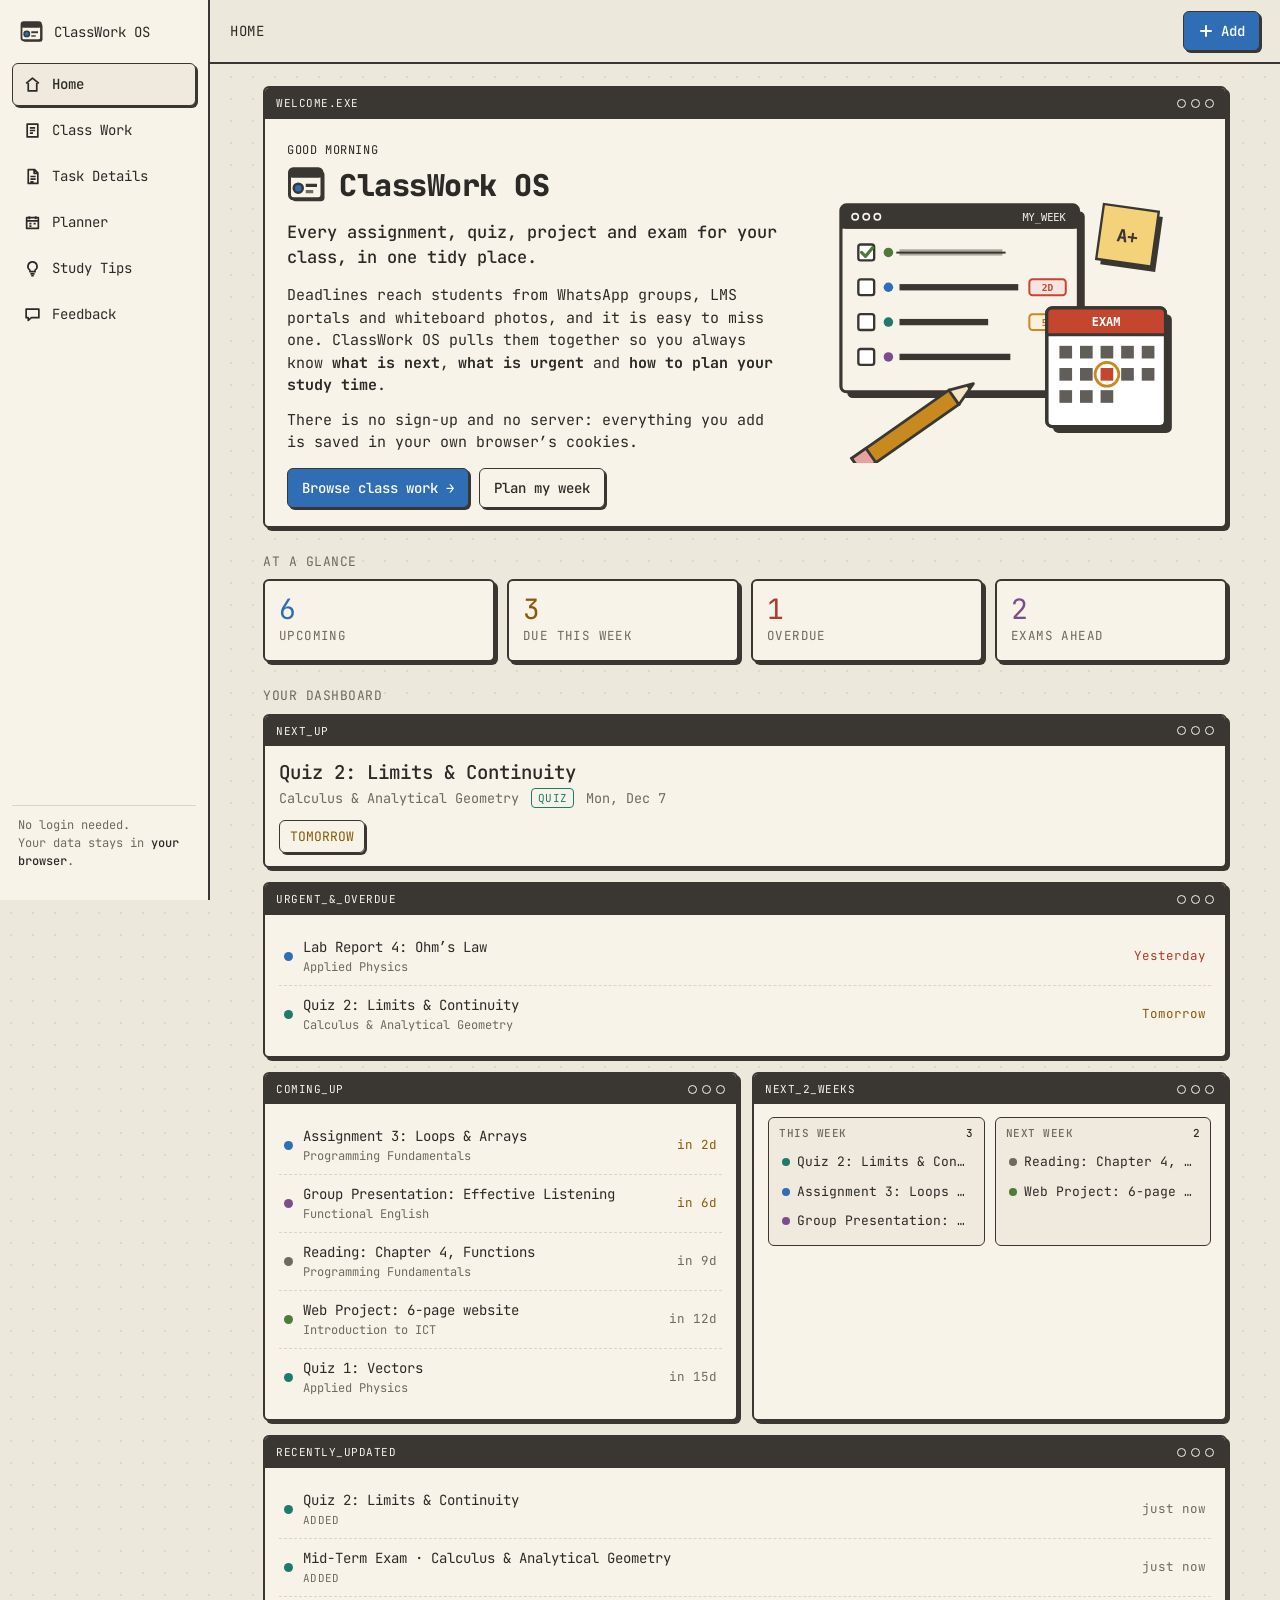
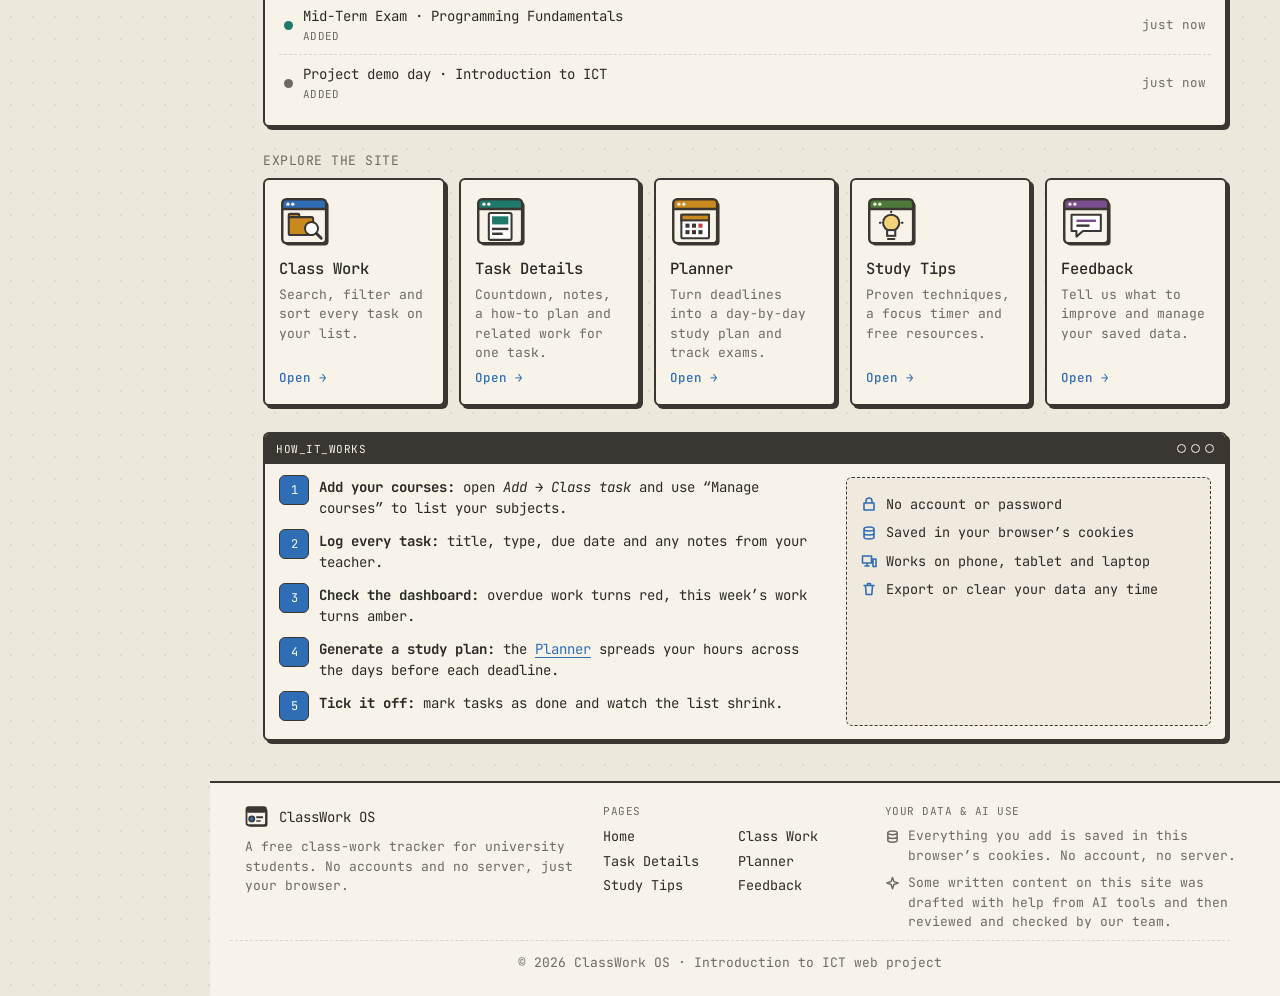
==== commit a2aa8c00: "Refresh UI: monospace font, new task cards, details modal - Switch the whole app to a JetBrains Mono" ====
--- a/index.html
+++ b/index.html
@@ -3,12 +3,12 @@
 <head>
   <meta charset="UTF-8">
   <meta name="viewport" content="width=device-width, initial-scale=1.0">
-  <meta name="description" content="ClassWork OS keeps every assignment, quiz, project and exam for your class in one place — no login, saved in your browser.">
+  <meta name="description" content="ClassWork OS keeps every assignment, quiz, project and exam for your class in one place. No login, saved in your browser.">
   <title>Home · ClassWork OS</title>
   <link rel="icon" type="image/svg+xml" href="images/logo.svg">
   <link rel="preconnect" href="https://fonts.googleapis.com">
   <link rel="preconnect" href="https://fonts.gstatic.com" crossorigin>
-  <link href="https://fonts.googleapis.com/css2?family=Silkscreen:wght@400;700&family=DM+Mono:wght@400;500&display=swap" rel="stylesheet">
+  <link href="https://fonts.googleapis.com/css2?family=JetBrains+Mono:ital,wght@0,400;0,500;0,700;0,800;1,400&display=swap" rel="stylesheet">
   <link rel="stylesheet" href="css/style.css">
 </head>
 <body data-page="home">
@@ -34,11 +34,6 @@
       <!-- ===== Top bar ===== -->
       <header class="topbar">
         <p class="page-title">HOME</p>
-        <form class="tb-search" action="explore.html" method="get" role="search">
-          <label class="sr-only" for="topSearch">Search your class work</label>
-          <svg class="ic" viewBox="0 0 16 16" fill="none" stroke="currentColor" stroke-width="1.6" aria-hidden="true"><circle cx="7" cy="7" r="4.5"/><path d="M11 11l3 3"/></svg>
-          <input id="topSearch" name="q" type="search" placeholder="Search tasks…" autocomplete="off">
-        </form>
         <div class="tb-right">
           <button class="btn primary" type="button" data-add><svg class="ic" viewBox="0 0 16 16" fill="none" stroke="currentColor" stroke-width="2" stroke-linecap="round" aria-hidden="true"><path d="M8 3v10M3 8h10"/></svg> Add</button>
         </div>
@@ -51,9 +46,9 @@
           <div class="titlebar"><span>WELCOME.EXE</span><span class="dots"><i></i><i></i><i></i></span></div>
           <div class="hero-body">
             <div class="hero-text">
-              <p class="eyebrow" id="greet">Hello 👋</p>
+              <p class="eyebrow" id="greet">Hello</p>
               <h1 id="heroTitle"><img class="hero-logo" src="images/logo.svg" alt="ClassWork OS logo" width="40" height="40"> ClassWork OS</h1>
-              <p class="lead">Every assignment, quiz, project and exam for your class — in one tidy place.</p>
+              <p class="lead">Every assignment, quiz, project and exam for your class, in one tidy place.</p>
               <p>Deadlines reach students from WhatsApp groups, LMS portals and whiteboard photos, and it is easy to miss one. ClassWork OS pulls them together so you always know <strong>what is next</strong>, <strong>what is urgent</strong> and <strong>how to plan your study time</strong>.</p>
               <p>There is no sign-up and no server: everything you add is saved in your own browser’s cookies.</p>
               <div class="cta-row">
@@ -108,17 +103,17 @@
             <h2 id="howTitle" class="sr-only">How it works</h2>
             <div class="how">
               <ol class="steps">
-                <li><strong>Add your courses</strong> — open <em>Add → Class task</em> and use “Manage courses” to list your subjects.</li>
-                <li><strong>Log every task</strong> — title, type, due date and any notes from your teacher.</li>
-                <li><strong>Check the dashboard</strong> — overdue work turns red, this week’s work turns amber.</li>
-                <li><strong>Generate a study plan</strong> — the <a href="interactive.html">Planner</a> spreads your hours across the days before each deadline.</li>
-                <li><strong>Tick it off</strong> — mark tasks as done and watch the list shrink. ✅</li>
+                <li><strong>Add your courses:</strong> open <em>Add → Class task</em> and use “Manage courses” to list your subjects.</li>
+                <li><strong>Log every task:</strong> title, type, due date and any notes from your teacher.</li>
+                <li><strong>Check the dashboard:</strong> overdue work turns red, this week’s work turns amber.</li>
+                <li><strong>Generate a study plan:</strong> the <a href="interactive.html">Planner</a> spreads your hours across the days before each deadline.</li>
+                <li><strong>Tick it off:</strong> mark tasks as done and watch the list shrink.</li>
               </ol>
               <ul class="perks">
-                <li>🔒 No account or password</li>
-                <li>🍪 Saved in your browser’s cookies</li>
-                <li>📱 Works on phone, tablet and laptop</li>
-                <li>🧹 Export or clear your data any time</li>
+                <li><svg class="ic" viewBox="0 0 16 16" fill="none" stroke="currentColor" stroke-width="1.6" stroke-linecap="round" stroke-linejoin="round" aria-hidden="true"><path d="M3 7h10v7H3zM5 7V5a3 3 0 016 0v2"/></svg>No account or password</li>
+                <li><svg class="ic" viewBox="0 0 16 16" fill="none" stroke="currentColor" stroke-width="1.6" stroke-linecap="round" stroke-linejoin="round" aria-hidden="true"><path d="M3 4c0-1.1 2.2-2 5-2s5 .9 5 2-2.2 2-5 2-5-.9-5-2zM3 4v8c0 1.1 2.2 2 5 2s5-.9 5-2V4M3 8c0 1.1 2.2 2 5 2s5-.9 5-2"/></svg>Saved in your browser’s cookies</li>
+                <li><svg class="ic" viewBox="0 0 16 16" fill="none" stroke="currentColor" stroke-width="1.6" stroke-linecap="round" stroke-linejoin="round" aria-hidden="true"><path d="M1.5 3h9v7h-9zM4 13h4M6 10v3M12 6h3v7.5h-3z"/></svg>Works on phone, tablet and laptop</li>
+                <li><svg class="ic" viewBox="0 0 16 16" fill="none" stroke="currentColor" stroke-width="1.6" stroke-linecap="round" stroke-linejoin="round" aria-hidden="true"><path d="M3 4.5h10M6.5 4.5V2.5h3v2M4.5 4.5l.7 9h5.6l.7-9"/></svg>Export or clear your data any time</li>
               </ul>
             </div>
           </div>
@@ -130,7 +125,7 @@
         <div class="foot-grid">
           <section>
             <a class="brand" href="index.html"><img src="images/logo.svg" alt="ClassWork OS logo" width="24" height="24"><span class="logo">ClassWork&nbsp;OS</span></a>
-            <p>A free class-work tracker for university students. No accounts and no server — just your browser.</p>
+            <p>A free class-work tracker for university students. No accounts and no server, just your browser.</p>
           </section>
           <nav aria-label="Footer navigation">
             <h2 class="foot-h">PAGES</h2>
@@ -145,8 +140,8 @@
           </nav>
           <section>
             <h2 class="foot-h">YOUR DATA &amp; AI USE</h2>
-            <p id="storageNote">💾 Everything you add is saved in this browser’s cookies.</p>
-            <p>🤖 Some written content on this site was drafted with help from AI tools and then reviewed and checked by our team.</p>
+            <p class="ic-line"><svg class="ic" viewBox="0 0 16 16" fill="none" stroke="currentColor" stroke-width="1.6" stroke-linecap="round" stroke-linejoin="round" aria-hidden="true"><path d="M3 4c0-1.1 2.2-2 5-2s5 .9 5 2-2.2 2-5 2-5-.9-5-2zM3 4v8c0 1.1 2.2 2 5 2s5-.9 5-2V4M3 8c0 1.1 2.2 2 5 2s5-.9 5-2"/></svg><span id="storageNote">Everything you add is saved in this browser’s cookies.</span></p>
+            <p class="ic-line"><svg class="ic" viewBox="0 0 16 16" fill="none" stroke="currentColor" stroke-width="1.6" stroke-linecap="round" stroke-linejoin="round" aria-hidden="true"><path d="M8 1.5l1.5 4.5 4.5 1.5-4.5 1.5L8 13.5 6.5 9 2 7.5 6.5 6z"/></svg><span>Some written content on this site was drafted with help from AI tools and then reviewed and checked by our team.</span></p>
           </section>
         </div>
         <p class="copy">© 2026 ClassWork OS · Introduction to ICT web project</p>
--- a/css/style.css
+++ b/css/style.css
@@ -14,8 +14,9 @@
   --ok-bg:#EAF2E6; --err-bg:#F6E4E0; --warn-bg:#FBF0D9; --mark:#F3D27A;
   --line:rgba(58,55,50,.16);
   --radius:6px; --shadow:3px 3px 0 var(--chrome); --shadow-sm:2px 2px 0 var(--chrome);
-  --font-pixel:"Silkscreen","DM Mono",monospace;
-  --font-mono:"DM Mono",ui-monospace,Menlo,Consolas,monospace;
+  /* one monospace stack for the whole app */
+  --font-mono:"JetBrains Mono","Fira Code","SFMono-Regular",ui-monospace,Menlo,Consolas,"Liberation Mono",monospace;
+  --font-pixel:var(--font-mono);
   --sidebar-w:210px;
 }
 
@@ -27,15 +28,15 @@
   color:var(--ink); font-family:var(--font-mono); font-size:15px; line-height:1.5;
   -webkit-font-smoothing:antialiased;
 }
+button, input, select, textarea, optgroup{ font-family:inherit; }
 h1,h2,h3{ line-height:1.2; margin:0 0 .5em; }
-h1{ font-family:var(--font-pixel); font-weight:400; font-size:26px; letter-spacing:.5px; }
+h1{ font-family:var(--font-mono); font-weight:800; font-size:26px; letter-spacing:-.5px; }
 h2{ font-size:18px; font-weight:500; }
 h3{ font-size:15.5px; font-weight:500; }
 p{ margin:0 0 .8em; }
 a{ color:var(--blue); text-underline-offset:3px; }
 a:focus-visible, button:focus-visible, select:focus-visible, summary:focus-visible{ outline:2px solid var(--blue); outline-offset:2px; }
 img{ max-width:100%; height:auto; }
-mark{ background:var(--mark); color:var(--ink); padding:0 2px; border-radius:2px; }
 .sr-only{ position:absolute; width:1px; height:1px; padding:0; margin:-1px; overflow:hidden; clip:rect(0,0,0,0); white-space:nowrap; border:0; }
 .skip-link{ position:absolute; left:-999px; top:8px; z-index:200; background:var(--blue); color:#fff; padding:8px 12px; border-radius:var(--radius); }
 .skip-link:focus{ left:8px; }
@@ -77,14 +78,7 @@
   display:flex; align-items:center; gap:12px; padding:11px 20px;
 }
 .page-title{ font-family:var(--font-pixel); font-size:14px; letter-spacing:.5px; margin:0; white-space:nowrap; }
-.tb-search{
-  margin-left:auto; display:flex; align-items:center; gap:8px; flex:0 1 260px;
-  border:1.5px solid var(--chrome); border-radius:var(--radius); background:var(--field); padding:0 10px; box-shadow:var(--shadow-sm);
-}
-.tb-search .ic{ width:15px; height:15px; color:var(--muted); flex:none; }
-.tb-search input{ border:none; outline:none; background:none; font-family:var(--font-mono); font-size:14px; color:var(--ink); width:100%; min-height:36px; }
-.tb-search:focus-within{ outline:2px solid var(--blue); outline-offset:1px; }
-.tb-right{ display:flex; align-items:center; gap:9px; }
+.tb-right{ display:flex; align-items:center; gap:9px; margin-left:auto; }
 .view-wrap{ max-width:1000px; width:100%; margin:0 auto; padding:22px 18px 40px; flex:1; }
 
 /* footer */
@@ -161,15 +155,8 @@
 .row .r-when{ font-size:12.5px; white-space:nowrap; flex:none; color:var(--muted); }
 .r-when.ov{ color:var(--red); } .r-when.sn{ color:var(--amber); }
 
-/* search + filters toolbar */
+/* filters toolbar */
 .toolbar{ display:flex; flex-direction:column; gap:11px; margin-bottom:6px; }
-.search{
-  display:flex; align-items:center; gap:9px; border:1.5px solid var(--chrome); border-radius:var(--radius);
-  background:var(--field); padding:0 11px; box-shadow:var(--shadow-sm);
-}
-.search:focus-within{ outline:2px solid var(--blue); outline-offset:1px; }
-.search input{ border:none; outline:none; background:none; font-family:var(--font-mono); font-size:15px; padding:11px 0; width:100%; color:var(--ink); min-height:42px; }
-.search .ic{ width:16px; height:16px; color:var(--muted); flex:none; }
 .filters{ display:flex; gap:7px; flex-wrap:wrap; }
 .fbtn{
   font-family:var(--font-mono); font-size:13px; font-weight:500; padding:7px 11px; border:1.5px solid var(--chrome);
@@ -191,29 +178,61 @@
 .group-label{ display:flex; align-items:center; gap:8px; font-size:12px; letter-spacing:.6px; text-transform:uppercase; color:var(--muted); margin:18px 2px 8px; }
 .group-label .count{ color:var(--ink); border:1.5px solid var(--chrome); border-radius:20px; padding:0 8px; font-size:11px; line-height:18px; background:var(--panel-2); }
 .group-label.urgent{ color:var(--red); } .group-label.soon{ color:var(--amber); } .group-label.donegrp{ color:var(--green); }
-.task{
-  border:1.5px solid var(--chrome); border-left-width:6px; border-radius:var(--radius); background:var(--panel);
-  box-shadow:var(--shadow-sm); margin:8px 0; overflow:hidden; animation:rise .25s ease both;
-}
-.task.ov{ border-left-color:var(--red); } .task.sn{ border-left-color:var(--amber); } .task.lt{ border-left-color:var(--muted); }
-.task.done{ border-left-color:var(--green); opacity:.78; }
-.task.done .title{ text-decoration:line-through; }
-.task .head{ display:flex; align-items:flex-start; gap:12px; padding:12px 13px; cursor:pointer; user-select:none; width:100%;
-  background:none; border:none; text-align:left; font-family:var(--font-mono); color:var(--ink); }
-.task .head:hover{ background:var(--panel-2); }
-.task .maininfo{ min-width:0; flex:1; }
-.task .title{ font-weight:500; font-size:15.5px; word-wrap:break-word; }
-.task .sub{ color:var(--muted); font-size:13px; margin-top:3px; display:flex; flex-wrap:wrap; align-items:center; gap:6px 10px; }
-.task .when{ text-align:right; flex:none; }
-.task .when .rel{ font-size:13px; font-weight:500; white-space:nowrap; display:block; }
-.task .when .date{ font-size:11.5px; color:var(--muted); white-space:nowrap; display:block; }
-.task.ov .when .rel{ color:var(--red); } .task.sn .when .rel{ color:var(--amber); } .task.done .when .rel{ color:var(--green); }
-.chev{ width:14px; height:14px; color:var(--muted); flex:none; margin-top:3px; transition:transform .15s ease; }
-.task.open .chev{ transform:rotate(90deg); }
-.task .detail{ display:none; border-top:1.5px dashed var(--chrome); padding:11px 13px; background:var(--panel-2); }
-.task.open .detail{ display:block; animation:fade .2s ease; }
-.task .notes{ font-size:14px; white-space:pre-wrap; margin:0 0 10px; }
-.task .notes.empty{ color:var(--muted); font-style:italic; }
+/* task card: site palette, category accent on the left edge */
+.tcard{
+  --card-bg:var(--panel); --card-ink:var(--ink); --card-text:var(--ink); --card-muted:var(--muted);
+  --due:var(--amber); --due-ov:var(--red); --due-done:var(--green); --edit:var(--blue); --del:var(--red);
+  --cat:var(--muted);
+  position:relative; background:var(--card-bg); color:var(--card-text);
+  border:1.5px solid var(--chrome); border-left:6px solid var(--cat); border-radius:var(--radius);
+  box-shadow:var(--shadow-sm); padding:16px 20px 14px 18px; margin:12px 0; animation:rise .25s ease both;
+  transition:transform .15s ease, box-shadow .15s ease;
+}
+.tcard:hover{ transform:translate(-1px,-1px); box-shadow:var(--shadow); }
+.tcard.cat-Assignment{ --cat:var(--blue); } .tcard.cat-Quiz{ --cat:var(--teal); } .tcard.cat-Project{ --cat:var(--green); }
+.tcard.cat-Presentation{ --cat:var(--plum); } .tcard.cat-Other{ --cat:var(--muted); }
+
+.tc-top{ display:flex; align-items:center; gap:12px; }
+.tc-check{
+  appearance:none; -webkit-appearance:none; width:26px; height:26px; flex:none; margin:0; cursor:pointer;
+  border:1.5px solid var(--chrome); border-radius:5px; background:var(--field); display:grid; place-items:center;
+  transition:background .15s ease, border-color .15s ease;
+}
+.tc-check:hover{ border-color:var(--cat); }
+.tc-check:checked{ background:var(--cat); border-color:var(--cat); }
+.tc-check:checked::after{ content:""; width:7px; height:13px; border:solid var(--card-bg); border-width:0 3px 3px 0; transform:translateY(-2px) rotate(45deg); }
+.tc-check:focus-visible{ outline:2px solid var(--cat); outline-offset:2px; }
+.tc-label{ min-width:0; flex:1; display:flex; align-items:baseline; gap:10px; overflow:hidden; }
+.tc-cat{ color:var(--cat); font-size:14px; font-weight:500; white-space:nowrap; }
+.tc-course{ color:var(--card-muted); font-size:12.5px; white-space:nowrap; overflow:hidden; text-overflow:ellipsis; }
+.tc-actions{ margin-left:auto; display:flex; gap:4px; flex:none; }
+.tc-actions button{ background:none; border:none; font-size:14px; cursor:pointer; padding:4px 8px; border-radius:6px; transition:background .12s ease; }
+.tc-edit{ color:var(--edit); } .tc-del{ color:var(--del); }
+.tc-actions button:hover{ background:var(--panel-2); }
+.tc-actions button:focus-visible{ outline:2px solid currentColor; outline-offset:1px; }
+
+.tc-title{ margin:6px 0 0 38px; font-size:18px; font-weight:800; line-height:1.3; color:var(--card-ink); word-wrap:break-word; }
+.tc-title a{ color:inherit; text-decoration:none; }
+.tc-title a:hover{ text-decoration:underline; text-decoration-color:var(--cat); text-underline-offset:4px; }
+.tc-title a:focus-visible{ outline:2px solid var(--cat); outline-offset:2px; border-radius:2px; }
+
+.tc-desc-wrap{ margin:12px 0 0; }
+.tc-desc{
+  margin:0; font-size:14.5px; line-height:1.6; color:var(--card-text); white-space:pre-wrap; word-wrap:break-word;
+  display:-webkit-box; -webkit-box-orient:vertical; -webkit-line-clamp:3; line-clamp:3; overflow:hidden;
+}
+.tc-desc.expanded{ display:block; -webkit-line-clamp:unset; line-clamp:none; overflow:visible; }
+.tc-more{ background:none; border:none; padding:4px 0 0; color:var(--edit); font-size:12.5px; cursor:pointer; }
+.tc-more:hover{ text-decoration:underline; }
+.tc-more[hidden]{ display:none; }
+
+.tc-due{ margin:12px 0 0; font-size:14.5px; font-weight:500; color:var(--due); }
+.tcard.ov .tc-due{ color:var(--due-ov); } .tcard.done .tc-due{ color:var(--due-done); }
+.tc-meta{ margin:12px 0 0; font-size:13px; color:var(--card-muted); }
+.tc-meta b{ color:var(--card-ink); font-weight:700; }
+
+.tcard.done{ opacity:.72; }
+.tcard.done .tc-title a{ text-decoration:line-through; text-decoration-color:var(--card-muted); }
 .actions{ display:flex; gap:8px; flex-wrap:wrap; }
 
 .legend ul{ list-style:none; margin:0; padding:0; display:flex; flex-wrap:wrap; gap:8px 18px; font-size:13px; }
@@ -336,7 +355,17 @@
   font-family:var(--font-pixel); font-size:12px; background:var(--blue); color:var(--on-accent); border:1.5px solid var(--chrome); border-radius:var(--radius);
 }
 .perks{ margin:0; padding:12px 14px; list-style:none; border:1.5px dashed var(--chrome); border-radius:var(--radius); background:var(--panel-2); font-size:13.5px; }
-.perks li{ padding:4px 0; }
+.perks li{ padding:4px 0; display:flex; align-items:center; gap:9px; }
+.perks .ic{ width:16px; height:16px; flex:none; color:var(--blue); }
+
+/* inline icon + text (footer notes, banners, warnings) */
+.ic-line{ display:flex; align-items:flex-start; gap:8px; }
+.ic-line > .ic{ width:15px; height:15px; flex:none; margin-top:.2em; }
+.banner .ic-line > .ic{ margin-top:.15em; }
+
+/* SVG rating stars (feedback form) */
+.seg .stars{ display:flex; align-items:center; justify-content:center; gap:1px; min-height:36px; }
+.stars .star{ width:13px; height:13px; fill:currentColor; flex:none; }
 
 /* DETAILS */
 .breadcrumb ol{ list-style:none; margin:0 0 14px; padding:0; display:flex; flex-wrap:wrap; gap:6px; font-size:13px; color:var(--muted); }
@@ -370,6 +399,43 @@
 .pager span{ color:var(--muted); }
 
 /* PLANNER */
+.planner .pl-head{ margin-bottom:20px; }
+.planner .pl-head h1{ margin:0 0 6px; }
+.planner .pl-head p{ color:var(--muted); margin:0; max-width:620px; }
+.pl-switch{
+  display:inline-flex; gap:4px; padding:4px; margin-bottom:20px; background:var(--panel-2);
+  border:1.5px solid var(--chrome); border-radius:10px;
+}
+.pl-tab{
+  font-size:14px; font-weight:500; padding:9px 18px; border:none; border-radius:7px; background:none;
+  color:var(--muted); cursor:pointer; transition:background .15s ease, color .15s ease;
+}
+.pl-tab:hover{ color:var(--ink); }
+.pl-tab[aria-selected="true"]{ background:var(--chrome); color:var(--on-chrome); }
+.pl-tab:focus-visible{ outline:2px solid var(--blue); outline-offset:2px; }
+.pl-card{
+  background:var(--panel); border:1.5px solid var(--chrome); border-radius:12px; box-shadow:var(--shadow-sm); padding:20px 22px;
+}
+.pl-step{ border:none; margin:0; padding:0 0 18px; min-width:0; }
+.pl-step + .pl-step{ border-top:1.5px dashed var(--line); padding-top:18px; }
+.pl-step:last-child{ padding-bottom:0; }
+.pl-step legend{ padding:0; width:100%; }
+.pl-step h2{ display:flex; align-items:center; gap:10px; font-size:16px; font-weight:700; margin:0 0 14px; }
+.pl-num{
+  width:24px; height:24px; flex:none; display:inline-grid; place-items:center; border-radius:50%;
+  background:var(--blue); color:var(--on-accent); font-size:12.5px; font-weight:700;
+}
+.pl-sub{ font-size:13px; color:var(--muted); margin:-6px 0 10px; }
+.pl-sub .pt-tools{ white-space:nowrap; margin-left:4px; }
+.pl-sub .linkbtn{ padding:0; font-size:13px; }
+.pl-step .field:last-child{ margin-bottom:0; }
+.pl-go{ width:100%; min-height:46px; font-size:15px; }
+.pl-go .pl-num{ background:var(--on-accent); color:var(--blue); }
+.pl-step .err:empty{ display:none; }
+.pl-empty{ text-align:center; padding:44px 24px; border-style:dashed; box-shadow:none; background:transparent; color:var(--muted); }
+.pl-empty-title{ font-size:16px; font-weight:700; color:var(--ink); margin:0 0 6px; }
+.pl-empty p:last-child{ margin:0; font-size:13.5px; }
+.pl-result h2{ font-size:17px; font-weight:700; margin:0 0 14px; }
 .tabs{ display:flex; gap:8px; margin-bottom:16px; border-bottom:2px solid var(--chrome); }
 .tab{
   font-family:var(--font-mono); font-size:14px; font-weight:500; padding:10px 14px; border:2px solid var(--chrome); border-bottom:none;
@@ -469,7 +535,39 @@
 .toast.ok{ border-left:6px solid var(--green); } .toast.warn{ border-left:6px solid var(--amber); } .toast.err{ border-left:6px solid var(--red); }
 .toast.out{ animation:slideout .3s ease both; }
 
+/* task detail modal (details.html) */
+body.modal-open{ overflow:hidden; }
+.tm-backdrop{
+  position:fixed; inset:0; z-index:45; display:flex; align-items:center; justify-content:center; padding:24px 16px;
+  background:rgba(22,25,34,.55); backdrop-filter:blur(5px); -webkit-backdrop-filter:blur(5px); animation:fade .2s ease both;
+}
+.tm-backdrop[hidden]{ display:none; }
+.tm-card{
+  position:relative; width:100%; max-width:660px; max-height:calc(100vh - 48px); overflow:auto; overscroll-behavior:contain;
+  background:var(--panel); border:2px solid var(--chrome); border-radius:14px; box-shadow:0 24px 60px rgba(0,0,0,.35);
+  padding:26px 26px 22px; animation:modalIn .26s cubic-bezier(.2,.9,.3,1.15) both;
+}
+.tm-card:focus{ outline:none; }
+.tm-backdrop.closing{ animation:fadeOut .18s ease forwards; }
+.tm-backdrop.closing .tm-card{ animation:modalOut .18s ease forwards; }
+.tm-close{
+  position:absolute; top:12px; right:12px; width:36px; height:36px; display:grid; place-items:center; border-radius:50%;
+  border:1.5px solid var(--line); background:var(--field-2); color:var(--muted); font-size:22px; line-height:1; cursor:pointer;
+  transition:color .15s ease, border-color .15s ease, transform .15s ease;
+}
+.tm-close:hover{ color:var(--ink); border-color:var(--chrome); transform:rotate(90deg); }
+.tm-card .detail-head{ padding-right:40px; }
+.tm-card .detail-head img{ width:56px; height:56px; }
+.tm-card .detail-head h1{ font-size:21px; font-weight:800; }
+.tm-card .detail-sec h2{ font-size:15px; font-weight:700; }
+.tm-related{ display:grid; grid-template-columns:minmax(0,1fr) minmax(0,1fr); gap:18px; }
+.tm-pager{ flex-direction:row; justify-content:space-between; gap:16px; }
+.tm-pager > div:last-child{ text-align:right; }
+
 /* keyframes */
+@keyframes modalIn{ from{ opacity:0; transform:translateY(14px) scale(.96); } to{ opacity:1; transform:none; } }
+@keyframes modalOut{ to{ opacity:0; transform:translateY(10px) scale(.97); } }
+@keyframes fadeOut{ to{ opacity:0; } }
 @keyframes pop{ from{ transform:scale(.96); opacity:0; } to{ transform:scale(1); opacity:1; } }
 @keyframes fade{ from{ opacity:0; } to{ opacity:1; } }
 @keyframes rise{ from{ opacity:0; transform:translateY(6px); } to{ opacity:1; transform:none; } }
@@ -502,8 +600,6 @@
   .sidebar{ display:none; }
   .content{ min-height:100vh; padding-bottom:64px; }
   .topbar{ padding:10px 14px; }
-  .tb-search{ display:none; }
-  .tb-right{ margin-left:auto; }
   .hero .hero-body{ grid-template-columns:1fr; }
   .hero-art{ order:-1; } .hero-art img{ max-width:250px; }
   .stats{ grid-template-columns:1fr 1fr; }
@@ -535,6 +631,13 @@
   .sched-row{ flex-wrap:wrap; }
   .sched-row .s-act{ width:100%; justify-content:flex-end; }
   .timer-display{ font-size:44px; }
+  .tm-card{ padding:22px 16px 18px; max-height:calc(100vh - 32px); }
+  .tm-backdrop{ padding:16px 12px; }
+  .tm-related{ grid-template-columns:1fr; }
+  .tcard{ padding:14px 14px 12px; }
+  .tc-course{ display:none; }
+  .tc-title{ margin-left:0; font-size:16.5px; }
+  .pl-card{ padding:16px; }
 }
 @media (max-width:400px){
   .page-title{ font-size:12px; }
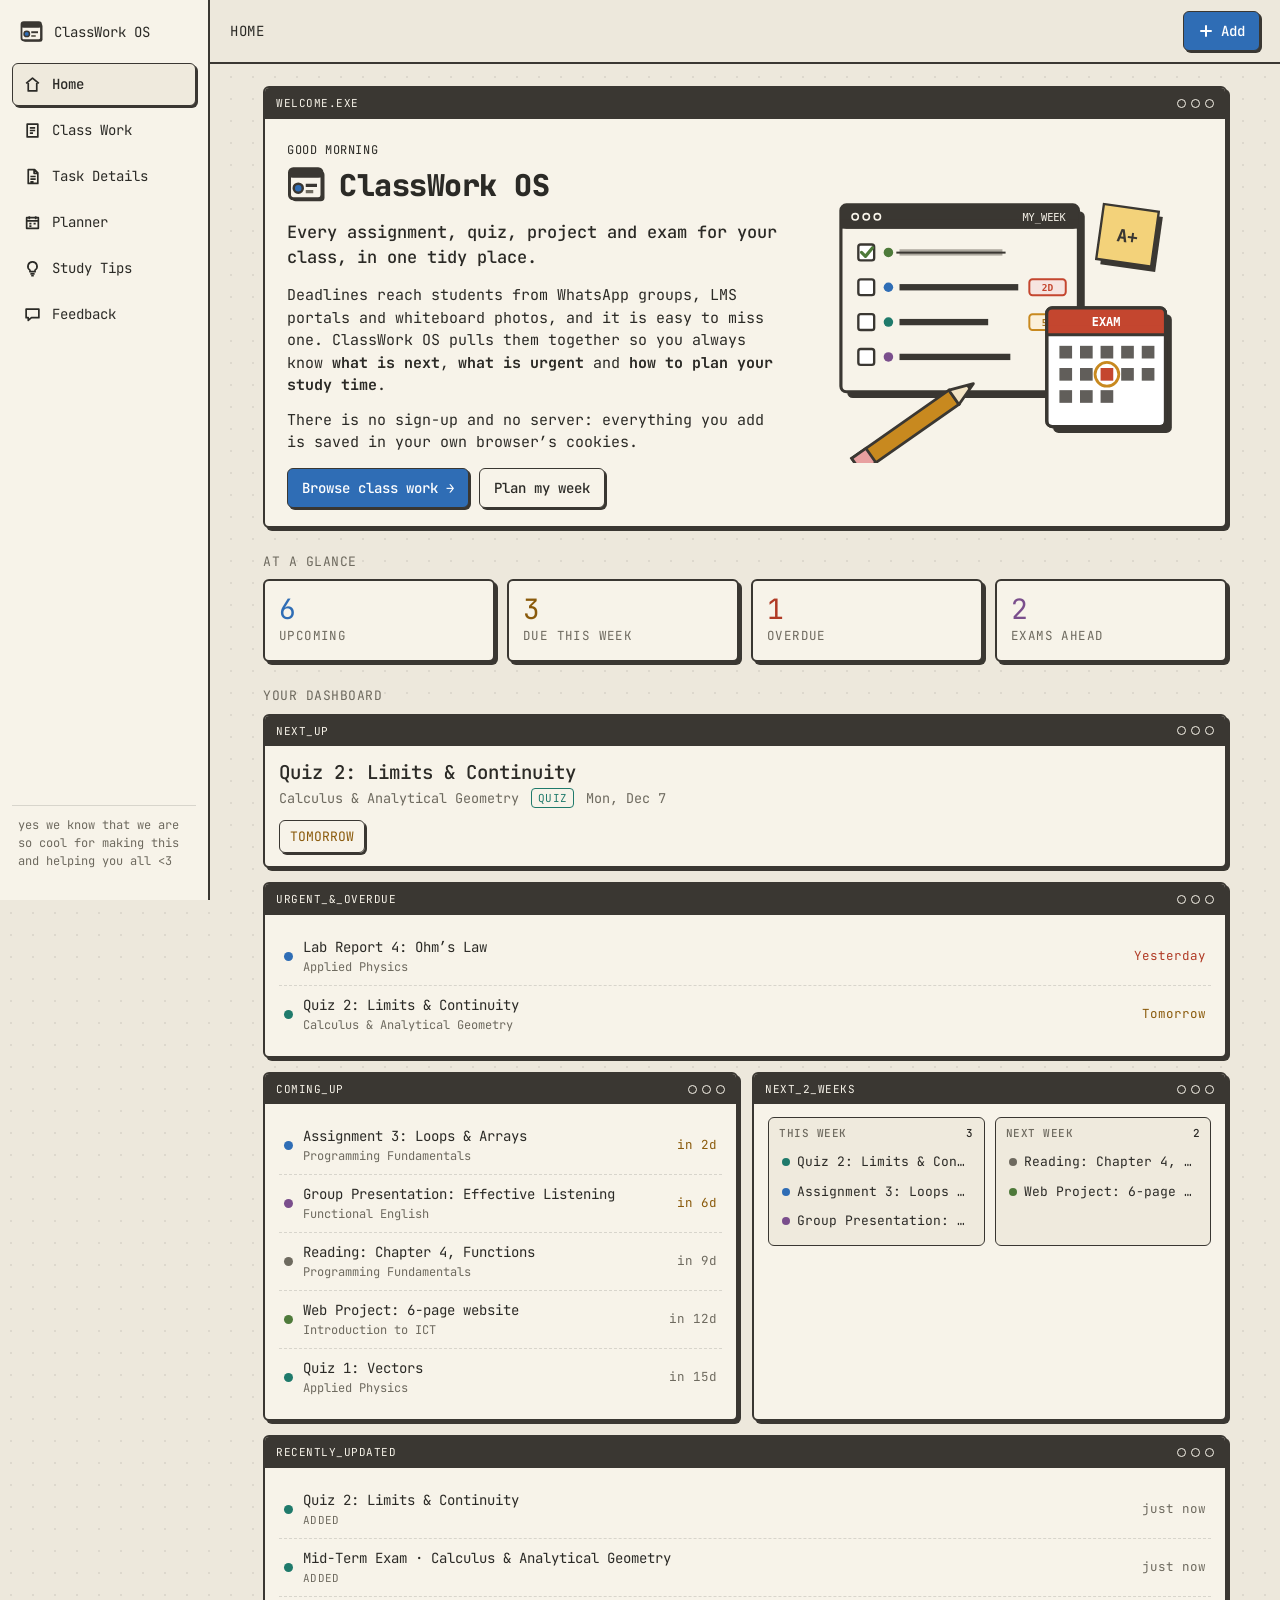
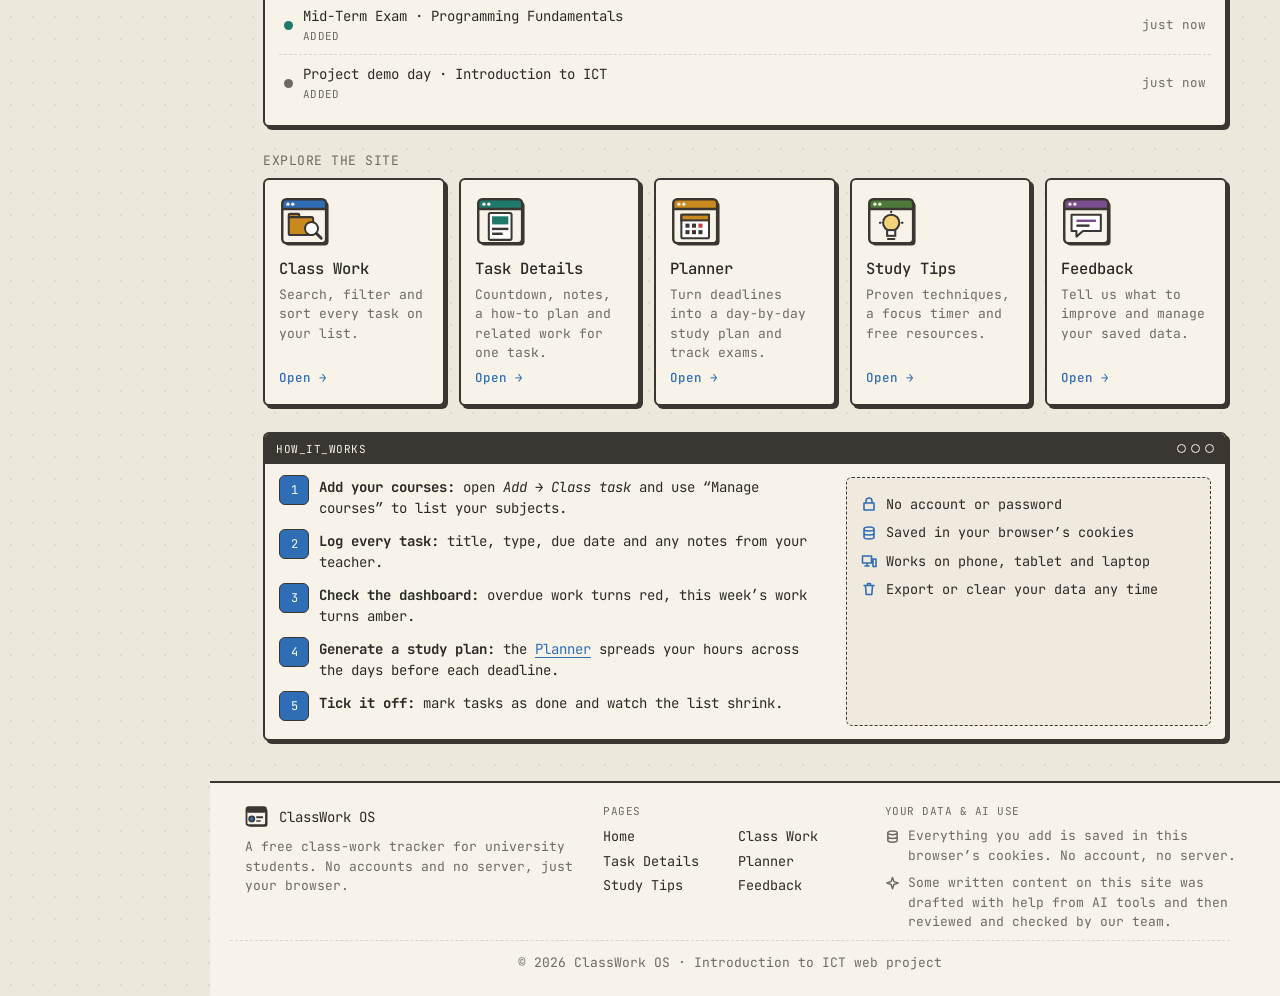
==== commit 9c3d567e: "Update sidebar note and drop Study Tips resources table - Replace the sidebar note on all six pages " ====
--- a/index.html
+++ b/index.html
@@ -27,7 +27,7 @@
         <a class="nav-item" href="contact.html" title="Feedback"><svg class="ic" viewBox="0 0 16 16" fill="none" stroke="currentColor" stroke-width="1.6" stroke-linejoin="round" aria-hidden="true"><path d="M2 3h12v8H7l-3 2.5V11H2z"/></svg><span class="label">Feedback</span></a>
       </nav>
       <div class="spacer"></div>
-      <p class="acct">No login needed.<br>Your data stays in <b>your browser</b>.</p>
+      <p class="acct">yes we know that we are so cool for making this and helping you all &lt;3</p>
     </aside>
 
     <div class="content">
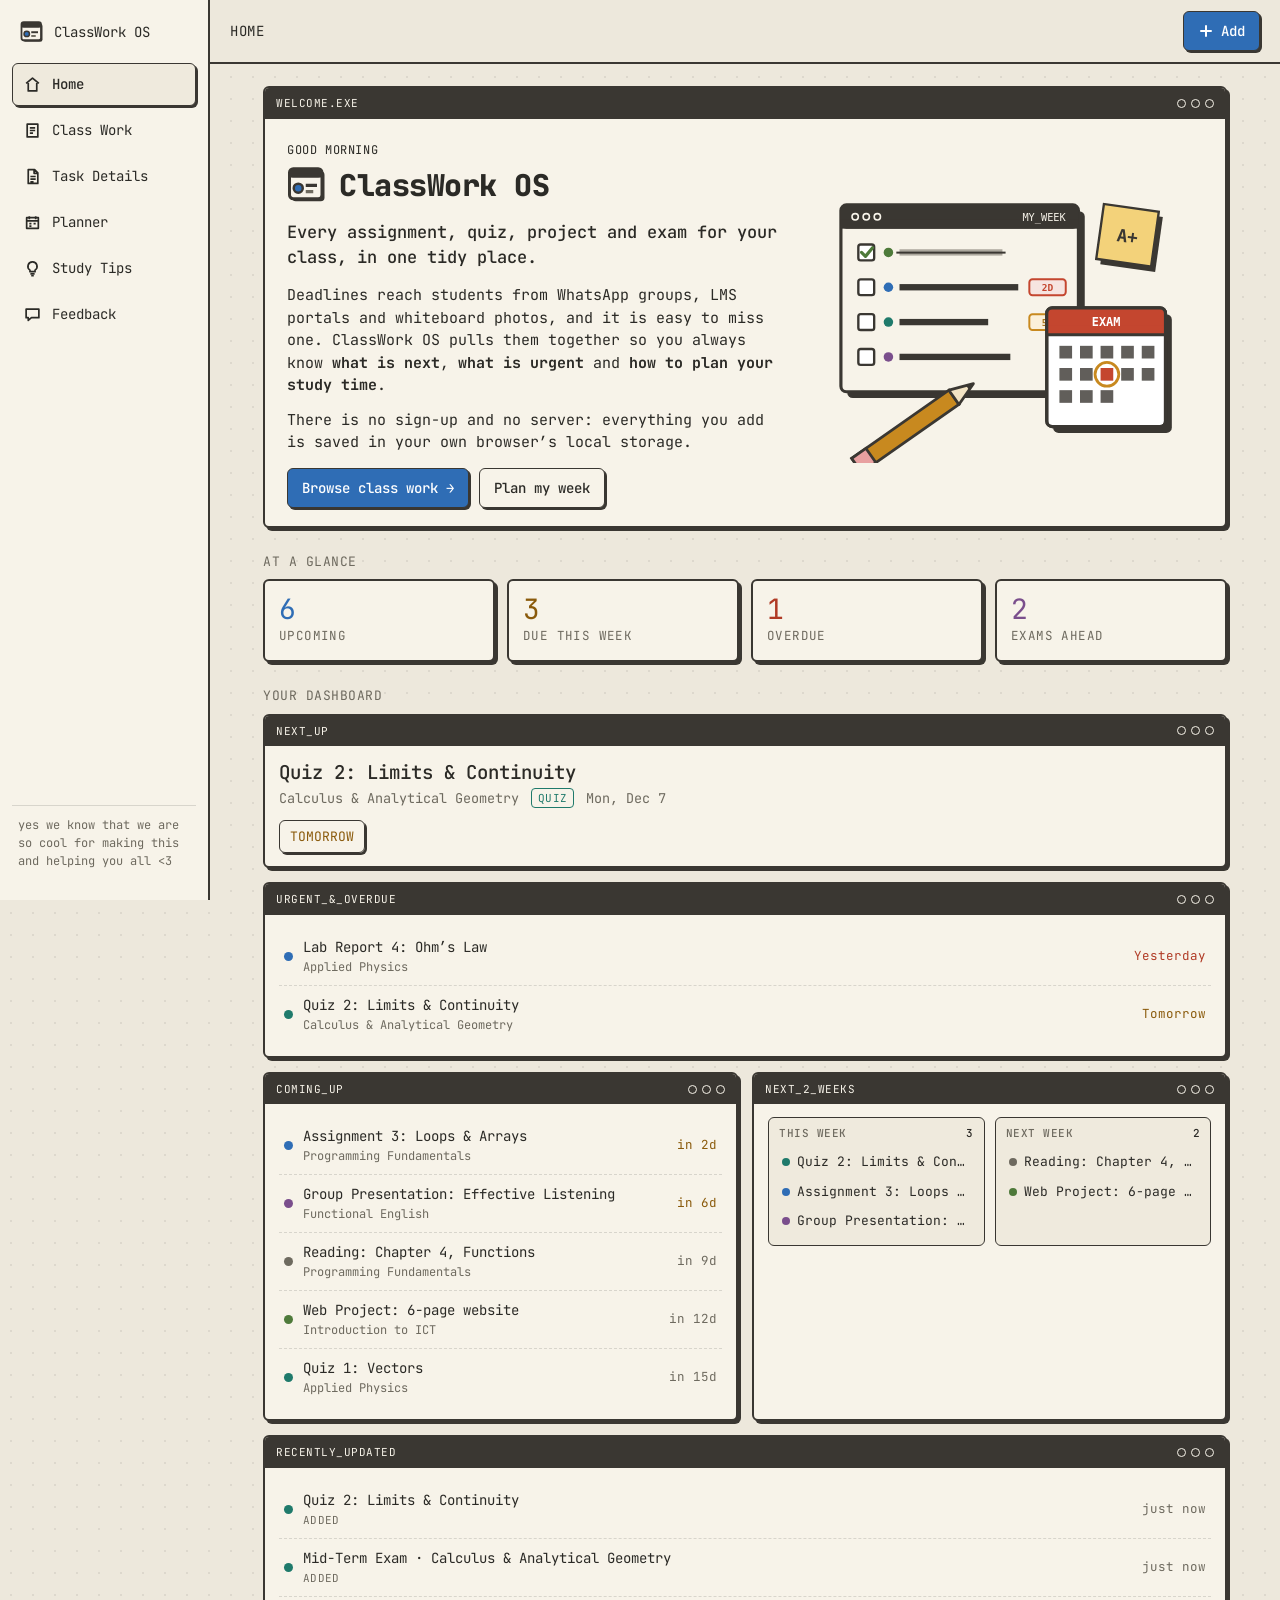
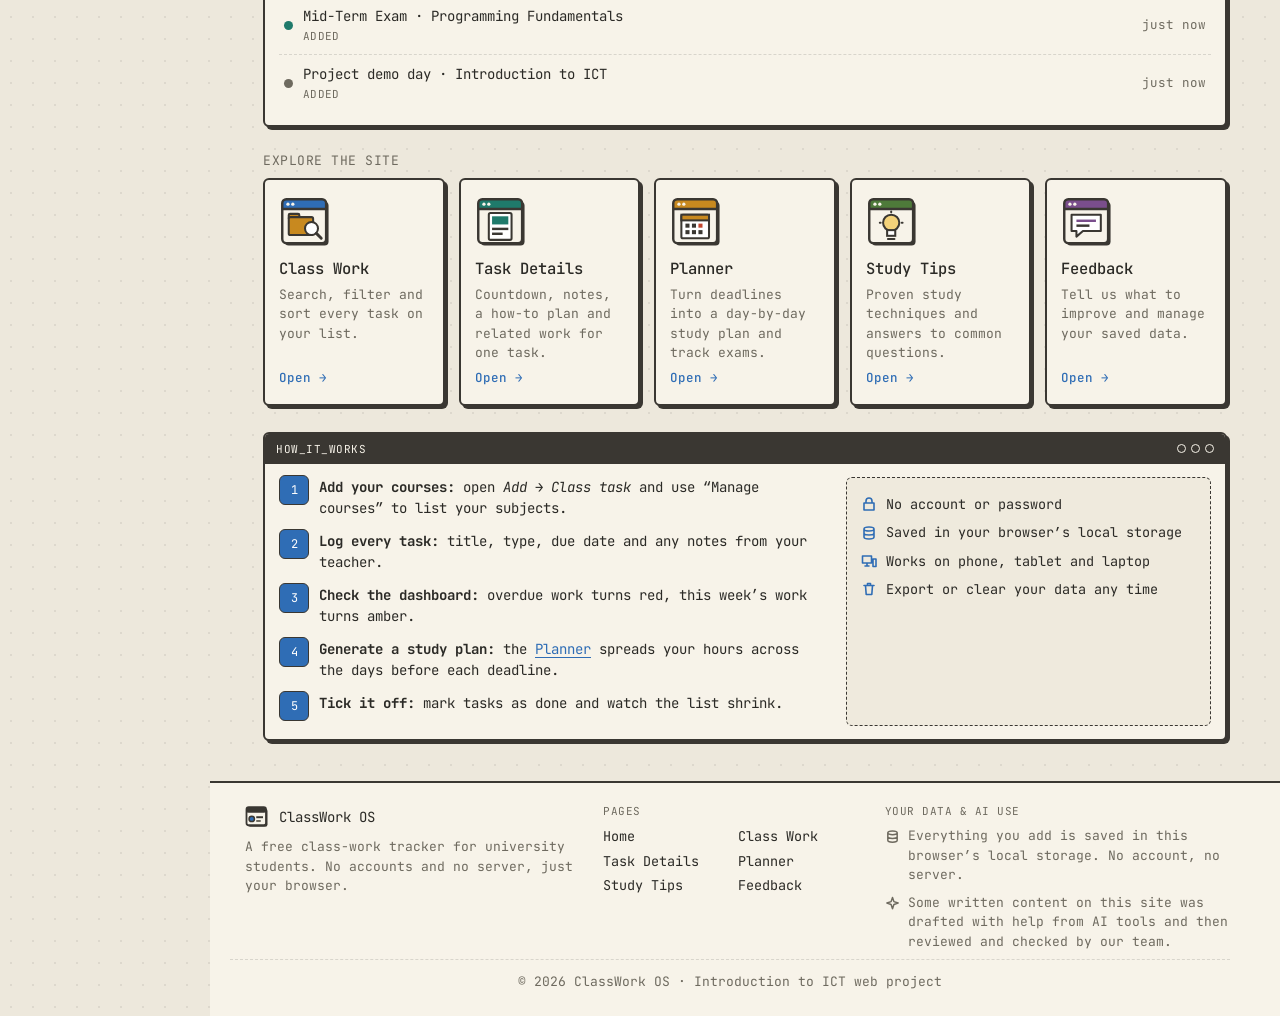
==== commit 1549ae95: "Switch storage to localStorage and remove unused code - Replace cookie chunking with plain localStor" ====
--- a/index.html
+++ b/index.html
@@ -50,7 +50,7 @@
               <h1 id="heroTitle"><img class="hero-logo" src="images/logo.svg" alt="ClassWork OS logo" width="40" height="40"> ClassWork OS</h1>
               <p class="lead">Every assignment, quiz, project and exam for your class, in one tidy place.</p>
               <p>Deadlines reach students from WhatsApp groups, LMS portals and whiteboard photos, and it is easy to miss one. ClassWork OS pulls them together so you always know <strong>what is next</strong>, <strong>what is urgent</strong> and <strong>how to plan your study time</strong>.</p>
-              <p>There is no sign-up and no server: everything you add is saved in your own browser’s cookies.</p>
+              <p>There is no sign-up and no server: everything you add is saved in your own browser’s local storage.</p>
               <div class="cta-row">
                 <a class="btn primary" href="explore.html">Browse class work →</a>
                 <a class="btn" href="interactive.html">Plan my week</a>
@@ -89,7 +89,7 @@
               <h3>Planner</h3><p>Turn deadlines into a day-by-day study plan and track exams.</p><span class="card-go">Open →</span></a></article>
             <article class="card"><a href="topic-specific.html">
               <img src="images/tips.svg" alt="Light bulb" width="52" height="52">
-              <h3>Study Tips</h3><p>Proven techniques, a focus timer and free resources.</p><span class="card-go">Open →</span></a></article>
+              <h3>Study Tips</h3><p>Proven study techniques and answers to common questions.</p><span class="card-go">Open →</span></a></article>
             <article class="card"><a href="contact.html">
               <img src="images/feedback.svg" alt="Speech bubble" width="52" height="52">
               <h3>Feedback</h3><p>Tell us what to improve and manage your saved data.</p><span class="card-go">Open →</span></a></article>
@@ -111,7 +111,7 @@
               </ol>
               <ul class="perks">
                 <li><svg class="ic" viewBox="0 0 16 16" fill="none" stroke="currentColor" stroke-width="1.6" stroke-linecap="round" stroke-linejoin="round" aria-hidden="true"><path d="M3 7h10v7H3zM5 7V5a3 3 0 016 0v2"/></svg>No account or password</li>
-                <li><svg class="ic" viewBox="0 0 16 16" fill="none" stroke="currentColor" stroke-width="1.6" stroke-linecap="round" stroke-linejoin="round" aria-hidden="true"><path d="M3 4c0-1.1 2.2-2 5-2s5 .9 5 2-2.2 2-5 2-5-.9-5-2zM3 4v8c0 1.1 2.2 2 5 2s5-.9 5-2V4M3 8c0 1.1 2.2 2 5 2s5-.9 5-2"/></svg>Saved in your browser’s cookies</li>
+                <li><svg class="ic" viewBox="0 0 16 16" fill="none" stroke="currentColor" stroke-width="1.6" stroke-linecap="round" stroke-linejoin="round" aria-hidden="true"><path d="M3 4c0-1.1 2.2-2 5-2s5 .9 5 2-2.2 2-5 2-5-.9-5-2zM3 4v8c0 1.1 2.2 2 5 2s5-.9 5-2V4M3 8c0 1.1 2.2 2 5 2s5-.9 5-2"/></svg>Saved in your browser’s local storage</li>
                 <li><svg class="ic" viewBox="0 0 16 16" fill="none" stroke="currentColor" stroke-width="1.6" stroke-linecap="round" stroke-linejoin="round" aria-hidden="true"><path d="M1.5 3h9v7h-9zM4 13h4M6 10v3M12 6h3v7.5h-3z"/></svg>Works on phone, tablet and laptop</li>
                 <li><svg class="ic" viewBox="0 0 16 16" fill="none" stroke="currentColor" stroke-width="1.6" stroke-linecap="round" stroke-linejoin="round" aria-hidden="true"><path d="M3 4.5h10M6.5 4.5V2.5h3v2M4.5 4.5l.7 9h5.6l.7-9"/></svg>Export or clear your data any time</li>
               </ul>
@@ -140,7 +140,7 @@
           </nav>
           <section>
             <h2 class="foot-h">YOUR DATA &amp; AI USE</h2>
-            <p class="ic-line"><svg class="ic" viewBox="0 0 16 16" fill="none" stroke="currentColor" stroke-width="1.6" stroke-linecap="round" stroke-linejoin="round" aria-hidden="true"><path d="M3 4c0-1.1 2.2-2 5-2s5 .9 5 2-2.2 2-5 2-5-.9-5-2zM3 4v8c0 1.1 2.2 2 5 2s5-.9 5-2V4M3 8c0 1.1 2.2 2 5 2s5-.9 5-2"/></svg><span id="storageNote">Everything you add is saved in this browser’s cookies.</span></p>
+            <p class="ic-line"><svg class="ic" viewBox="0 0 16 16" fill="none" stroke="currentColor" stroke-width="1.6" stroke-linecap="round" stroke-linejoin="round" aria-hidden="true"><path d="M3 4c0-1.1 2.2-2 5-2s5 .9 5 2-2.2 2-5 2-5-.9-5-2zM3 4v8c0 1.1 2.2 2 5 2s5-.9 5-2V4M3 8c0 1.1 2.2 2 5 2s5-.9 5-2"/></svg><span id="storageNote">Everything you add is saved in this browser’s local storage.</span></p>
             <p class="ic-line"><svg class="ic" viewBox="0 0 16 16" fill="none" stroke="currentColor" stroke-width="1.6" stroke-linecap="round" stroke-linejoin="round" aria-hidden="true"><path d="M8 1.5l1.5 4.5 4.5 1.5-4.5 1.5L8 13.5 6.5 9 2 7.5 6.5 6z"/></svg><span>Some written content on this site was drafted with help from AI tools and then reviewed and checked by our team.</span></p>
           </section>
         </div>
--- a/css/style.css
+++ b/css/style.css
@@ -109,7 +109,6 @@
 .btn.primary:hover{ filter:brightness(1.08); }
 .btn.sm{ font-size:13px; padding:7px 11px; min-height:34px; }
 .btn.danger{ color:var(--red); border-color:var(--red); }
-.btn.icon-btn{ width:36px; padding:0; font-size:16px; }
 .btn .ic{ width:16px; height:16px; display:block; }
 .linkbtn{ background:none; border:none; color:var(--blue); font-family:var(--font-mono); font-size:12.5px; cursor:pointer; padding:6px 0 0; text-decoration:underline; }
 
@@ -371,7 +370,6 @@
 .breadcrumb ol{ list-style:none; margin:0 0 14px; padding:0; display:flex; flex-wrap:wrap; gap:6px; font-size:13px; color:var(--muted); }
 .breadcrumb li + li::before{ content:"›"; margin-right:6px; }
 .breadcrumb li[aria-current]{ color:var(--ink); max-width:300px; overflow:hidden; text-overflow:ellipsis; white-space:nowrap; }
-.detail-grid{ display:grid; grid-template-columns:minmax(0,2fr) minmax(0,1fr); gap:16px; align-items:start; }
 .detail-head{ display:flex; gap:16px; align-items:flex-start; margin-bottom:16px; }
 .detail-head img{ width:72px; height:72px; flex:none; }
 .detail-head .dh-main{ flex:1; min-width:0; }
@@ -391,9 +389,6 @@
 .guide{ margin:0; padding-left:22px; font-size:14px; }
 .guide li{ margin:4px 0; }
 .detail-actions{ margin-top:18px; }
-.side-stack{ display:flex; flex-direction:column; gap:14px; }
-.side-stack{ display:flex; flex-direction:column; gap:14px; }
-.side-stack[hidden]{ display:none; }
 .pager{ display:flex; flex-direction:column; gap:10px; font-size:13px; }
 .pager small{ display:block; color:var(--muted); font-size:11px; text-transform:uppercase; letter-spacing:.4px; }
 .pager span{ color:var(--muted); }
@@ -436,14 +431,6 @@
 .pl-empty-title{ font-size:16px; font-weight:700; color:var(--ink); margin:0 0 6px; }
 .pl-empty p:last-child{ margin:0; font-size:13.5px; }
 .pl-result h2{ font-size:17px; font-weight:700; margin:0 0 14px; }
-.tabs{ display:flex; gap:8px; margin-bottom:16px; border-bottom:2px solid var(--chrome); }
-.tab{
-  font-family:var(--font-mono); font-size:14px; font-weight:500; padding:10px 14px; border:2px solid var(--chrome); border-bottom:none;
-  border-radius:var(--radius) var(--radius) 0 0; background:var(--panel-2); color:var(--muted); cursor:pointer; margin-bottom:-2px;
-  transition:background .15s ease, color .15s ease;
-}
-.tab:hover{ color:var(--ink); }
-.tab[aria-selected="true"]{ background:var(--panel); color:var(--ink); border-bottom:2px solid var(--panel); }
 .tabpanel{ animation:fade .2s ease; }
 .planner-grid{ display:grid; grid-template-columns:minmax(0,1fr) minmax(0,1.35fr); gap:16px; align-items:start; }
 .plan-task{ display:flex; align-items:center; gap:10px; padding:7px 4px; border-bottom:1px dashed var(--line); }
@@ -474,34 +461,18 @@
 .sched-tools{ display:flex; flex-wrap:wrap; gap:12px; align-items:center; justify-content:space-between; margin-bottom:6px; }
 
 /* TIPS */
-.tips-top{ display:grid; grid-template-columns:minmax(0,1.1fr) minmax(0,1fr); gap:16px; align-items:start; }
-.timer-display{ font-family:var(--font-pixel); font-size:54px; text-align:center; line-height:1; margin:10px 0 6px; letter-spacing:2px; }
-.timer-mode{ text-align:center; font-size:12px; letter-spacing:.6px; text-transform:uppercase; }
-.timer-mode.focus{ color:var(--red); } .timer-mode.break{ color:var(--green); }
-.progress{ height:12px; border:1.5px solid var(--chrome); border-radius:20px; background:var(--panel-2); overflow:hidden; margin:10px 0 14px; }
-.progress > div{ height:100%; width:0; background:var(--blue); transition:width .3s linear; }
-.timer-controls{ display:flex; justify-content:center; gap:9px; margin-bottom:14px; }
-.timer-stats{ text-align:center; font-size:13px; color:var(--muted); margin:8px 0 0; }
 .tip-list{ display:grid; grid-template-columns:repeat(auto-fill,minmax(260px,1fr)); gap:12px; margin-top:12px; }
 .tip{ background:var(--panel); border:1.5px solid var(--chrome); border-radius:var(--radius); box-shadow:var(--shadow-sm); padding:12px 13px; animation:rise .25s ease both; display:flex; flex-direction:column; }
 .tip h3{ margin:6px 0 6px; }
 .tip p{ font-size:13.5px; margin:0 0 8px; flex:1; }
 .tip ul{ margin:8px 0 0; padding-left:20px; font-size:13.5px; }
 .tip-toggle{ align-self:flex-start; }
-.table-wrap{ overflow-x:auto; border:2px solid var(--chrome); border-radius:var(--radius); box-shadow:var(--shadow); background:var(--panel); }
-.res-table{ width:100%; border-collapse:collapse; font-size:14px; min-width:560px; }
-.res-table caption{ text-align:left; padding:10px 12px; font-size:12.5px; color:var(--muted); caption-side:top; }
-.res-table th, .res-table td{ padding:9px 12px; text-align:left; border-top:1px solid var(--line); }
-.res-table thead th{ background:var(--chrome); color:var(--on-chrome); font-family:var(--font-pixel); font-weight:400; font-size:11px; letter-spacing:.5px; }
-.res-table tbody tr{ transition:background .12s ease; }
-.res-table tbody tr:hover{ background:var(--panel-2); }
 .faq{ border:1.5px solid var(--chrome); border-radius:var(--radius); background:var(--panel); margin:8px 0; box-shadow:var(--shadow-sm); }
 .faq summary{ cursor:pointer; padding:11px 13px; font-weight:500; list-style:none; display:flex; justify-content:space-between; gap:10px; }
 .faq summary::-webkit-details-marker{ display:none; }
 .faq summary::after{ content:"+"; font-family:var(--font-pixel); color:var(--muted); transition:transform .15s ease; }
 .faq[open] summary::after{ transform:rotate(45deg); }
 .faq p{ padding:0 13px 12px; margin:0; font-size:14px; color:var(--muted); }
-.disclaimer{ font-size:12.5px; color:var(--muted); border:1.5px dashed var(--line); border-radius:var(--radius); padding:10px 12px; margin-top:22px; }
 
 /* CONTACT */
 .contact-grid{ display:grid; grid-template-columns:minmax(0,1.5fr) minmax(0,1fr); gap:16px; align-items:start; }
@@ -591,7 +562,6 @@
   .foot-grid > :first-child{ grid-column:1 / -1; }
 }
 @media (max-width:900px){
-  .detail-grid, .planner-grid, .contact-grid, .tips-top{ grid-template-columns:1fr; }
   .how{ grid-template-columns:1fr; }
 }
 /* Mobile: bottom navigation */
@@ -630,7 +600,6 @@
   .field.row2 > div{ margin-bottom:14px; }
   .sched-row{ flex-wrap:wrap; }
   .sched-row .s-act{ width:100%; justify-content:flex-end; }
-  .timer-display{ font-size:44px; }
   .tm-card{ padding:22px 16px 18px; max-height:calc(100vh - 32px); }
   .tm-backdrop{ padding:16px 12px; }
   .tm-related{ grid-template-columns:1fr; }
